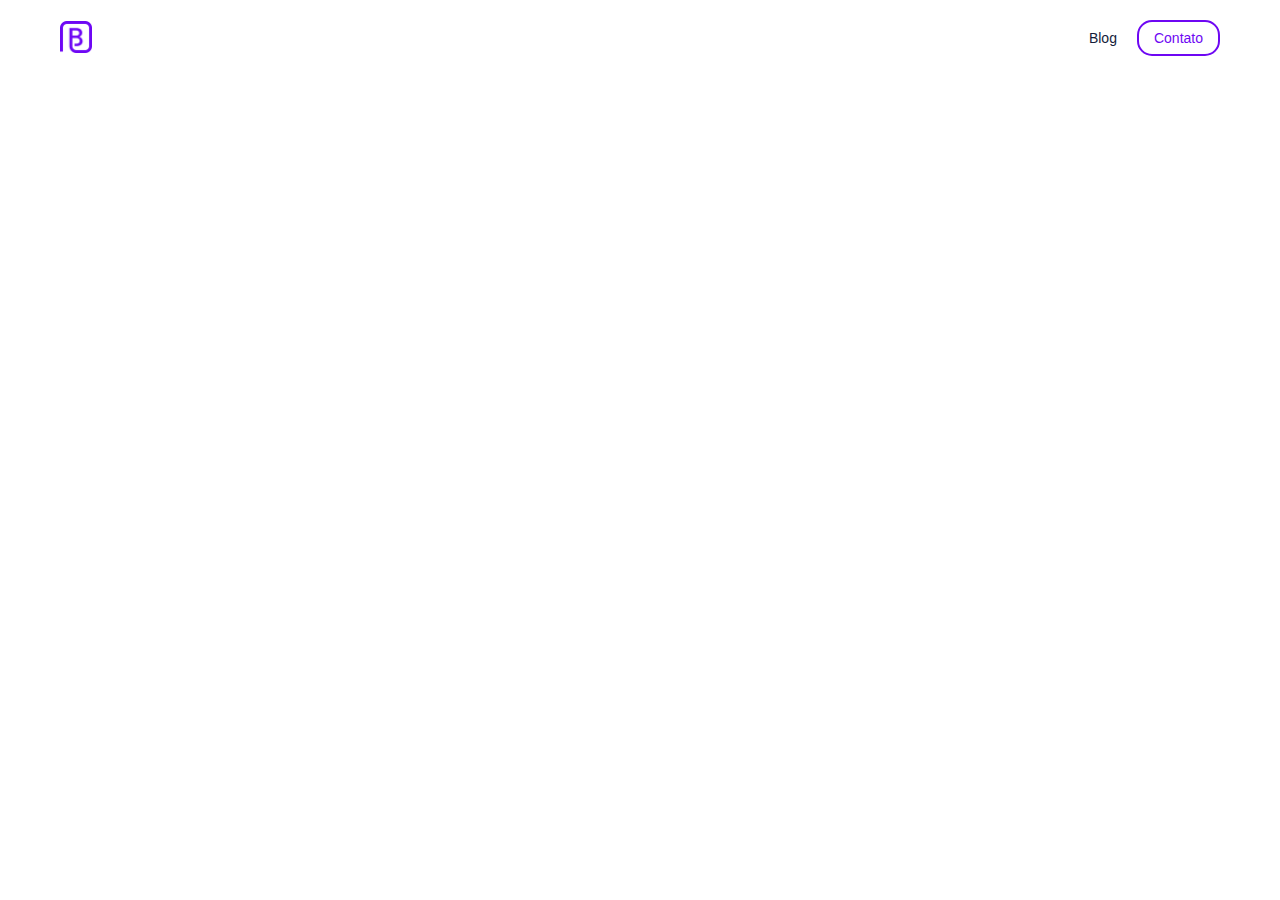
==== index.html @ ebc71d23 "." ====
<!DOCTYPE html>
<html lang="pt-br">
<head>
    <meta charset="UTF-8">
    <meta name="viewport" content="width=device-width, initial-scale=1.0">
    <title>portifolio</title>
    <link rel="shortcut icon" href="./assets/img/logo.png" type="image/x-icon">
    <link rel="stylesheet" href="./assets/img/css/base.css">
    <link rel="stylesheet" href="./assets/css/header.css">
</head>
<body>
    <header class="container">
        <div class="navbar">
            <div class="logo">
            <a href=""> <img src="./assets/img/logo.png" alt=""></a>
        </div>
        <div class="menu-opener">
            <span></span>
            <span></span>
            <span></span>
        </div>
    </div>
    <nav>
        <a href="">Blog</a>
        <a href="" class="button" >Contato</a>
    </nav>
    </header>
</body>
</html>
---- assets/img/css/base.css ----
:root{
    --background:#ffffff;
    --foreground:#6e07f3;
    --primary:#141c3a;
    --primary-light:#cdd3eb;
    --primary-foreground:#ffffff;
    --secondary:#5be8b9;
    --secondary-foreground:#141c3a;
}
*{
    margin: 0;
    padding: 0;
    box-sizing: border-box;
    list-style: none;
}
html{
    font-family: Arial, Helvetica, sans-serif;
    font-size: 62.5%;
}
.container{
    width:100%;
    max-width: 1200px;
    margin: auto;
}
.button{
    display: inline-block;
    border: 0.2rem solid var(--foreground);
    color:var(--foreground);
    border-radius: 1.5rem;
    padding: 0.8rem 1.5rem;
    transition: all ease .2s;
}
.button:hover{
    background-color: var(--foreground);
    color: var(--primary-foreground);

}
---- assets/css/header.css ----
header{
    display:flex;
    flex-direction:column;
    align-items:center;
}
.navbar{
    flex:1;
    width:100%;
    padding: 2rem;
    display: flex;
    justify-content: space-between;
}
.logo img{
    width:3.2rem;
    height: 3.2rem;
}
.menu-opener{
    display: flex;
    flex-direction: column;
    justify-content: center;
    gap: 0.5rem;
    width:3.2rem;
    height:3.2rem;
    cursor:pointer;
}
.menu-opener span{
    display: block;
    width: 2rem;
    height: 0.1rem;
    background-color: var(--primary);
}
header nav{
    display: none;
    flex-direction: column;
    align-items: center;
    gap: 2rem;
    padding: 2rem;
}
header nav a{
    font-size: 1.4rem;
    text-decoration: none;
    color: var(--primary);
}
header nav.opened{
    display: flex;
}
@media(width>600px){
    header{
        flex-direction: row;
    }
    .menu-opener{
        display: none;
    }
    header nav{
        display: flex;
        flex-direction: row;
    }
}
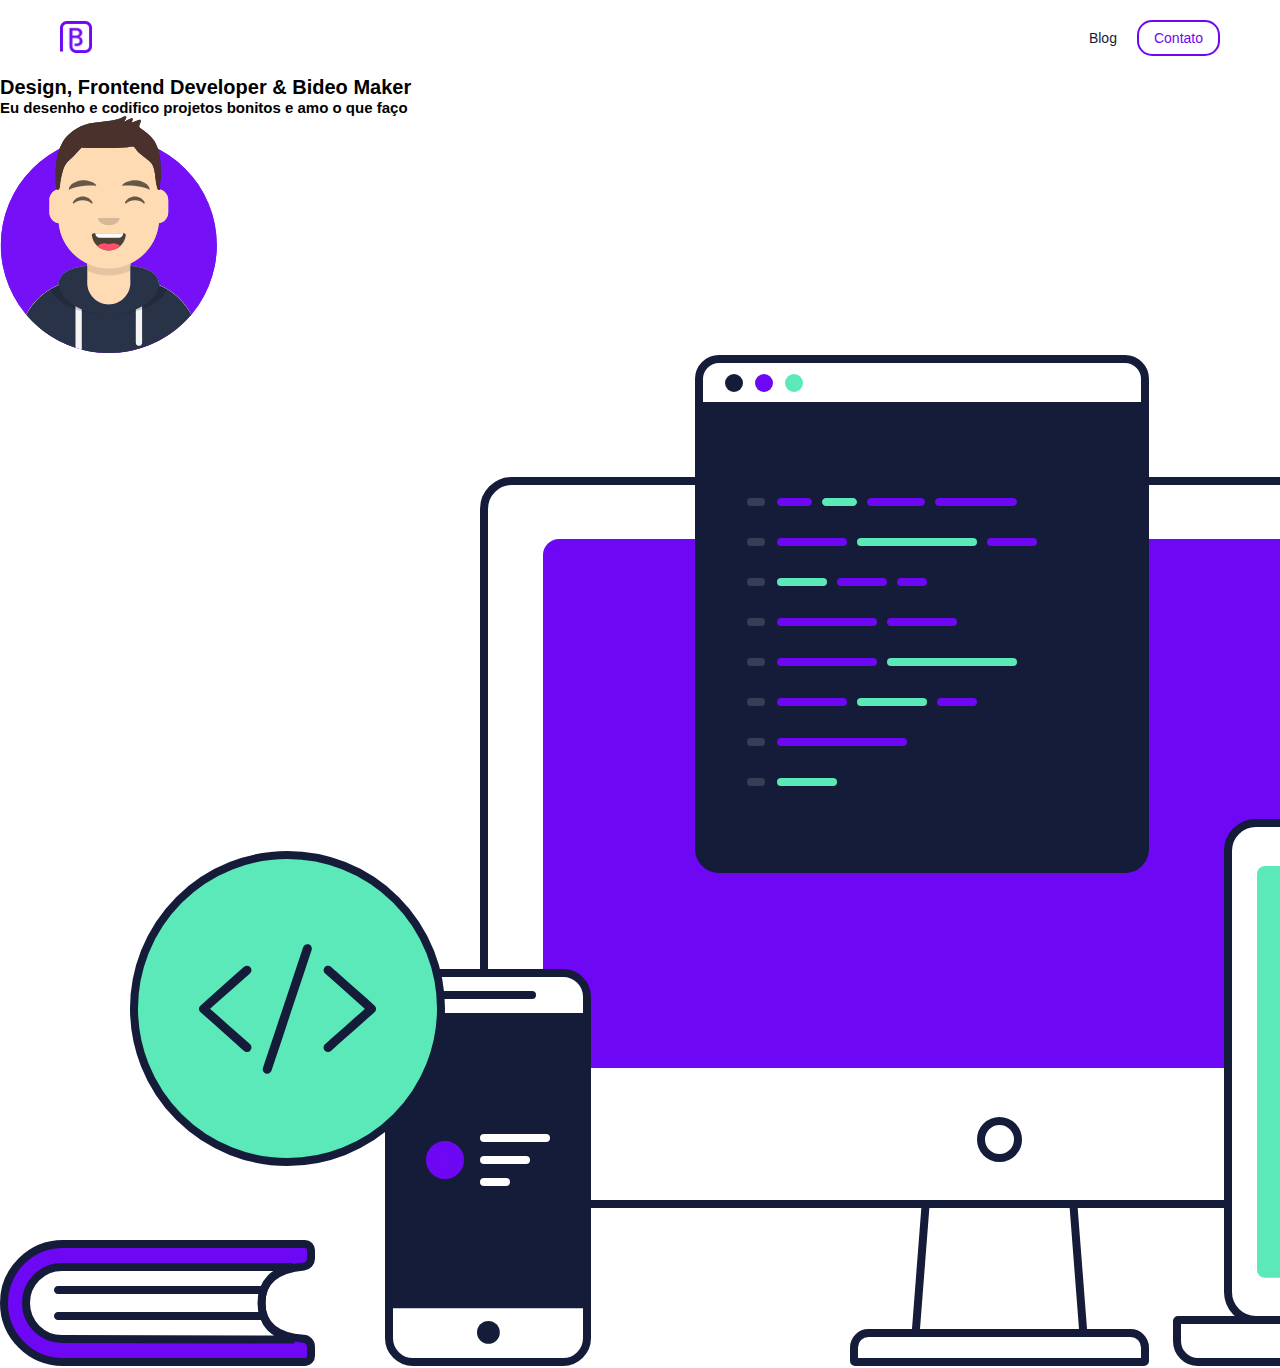
==== commit 4c595aaf: "." ====
--- a/index.html
+++ b/index.html
@@ -6,7 +6,9 @@
     <title>portifolio</title>
     <link rel="shortcut icon" href="./assets/img/logo.png" type="image/x-icon">
     <link rel="stylesheet" href="./assets/img/css/base.css">
+    <link rel="stylesheet" href="./assets/css/hero.css">
     <link rel="stylesheet" href="./assets/css/header.css">
+    <link rel="stylesheet" href="./assets/css/intro.css">
 </head>
 <body>
     <header class="container">
@@ -25,5 +27,15 @@
         <a href="" class="button" >Contato</a>
     </nav>
     </header>
+    <section class="hero_container">
+        <h1>Design, Frontend Developer & Bideo Maker</h1>
+        <h2>Eu desenho e codifico projetos bonitos e amo o que faço</h2>
+        <img src="./assets/img/avatar.svg" alt="" class="hero-avatar" >
+        <img src="./assets/img/hero-devices.svg" alt="" class="hero-device" >
+    </section>
+    <section class="intro">
+
+    </section>
 </body>
+<script src="./assets/js/script.js"></script>
 </html>--- a/assets/css/hero.css
+++ b/assets/css/hero.css
@@ -0,0 +1,15 @@
+.hero{
+    text-align: center;
+    padding: 3rem 1rem 0 1rem;
+}
+
+.hero h1{
+    font-weight: bold;
+    font-size: 2.5rem;
+    margin-bottom: 2rem;
+}
+.hero h2{
+    font-weight: normal;
+    font-size: 1.5rem;
+    margin-bottom: 3rem;
+}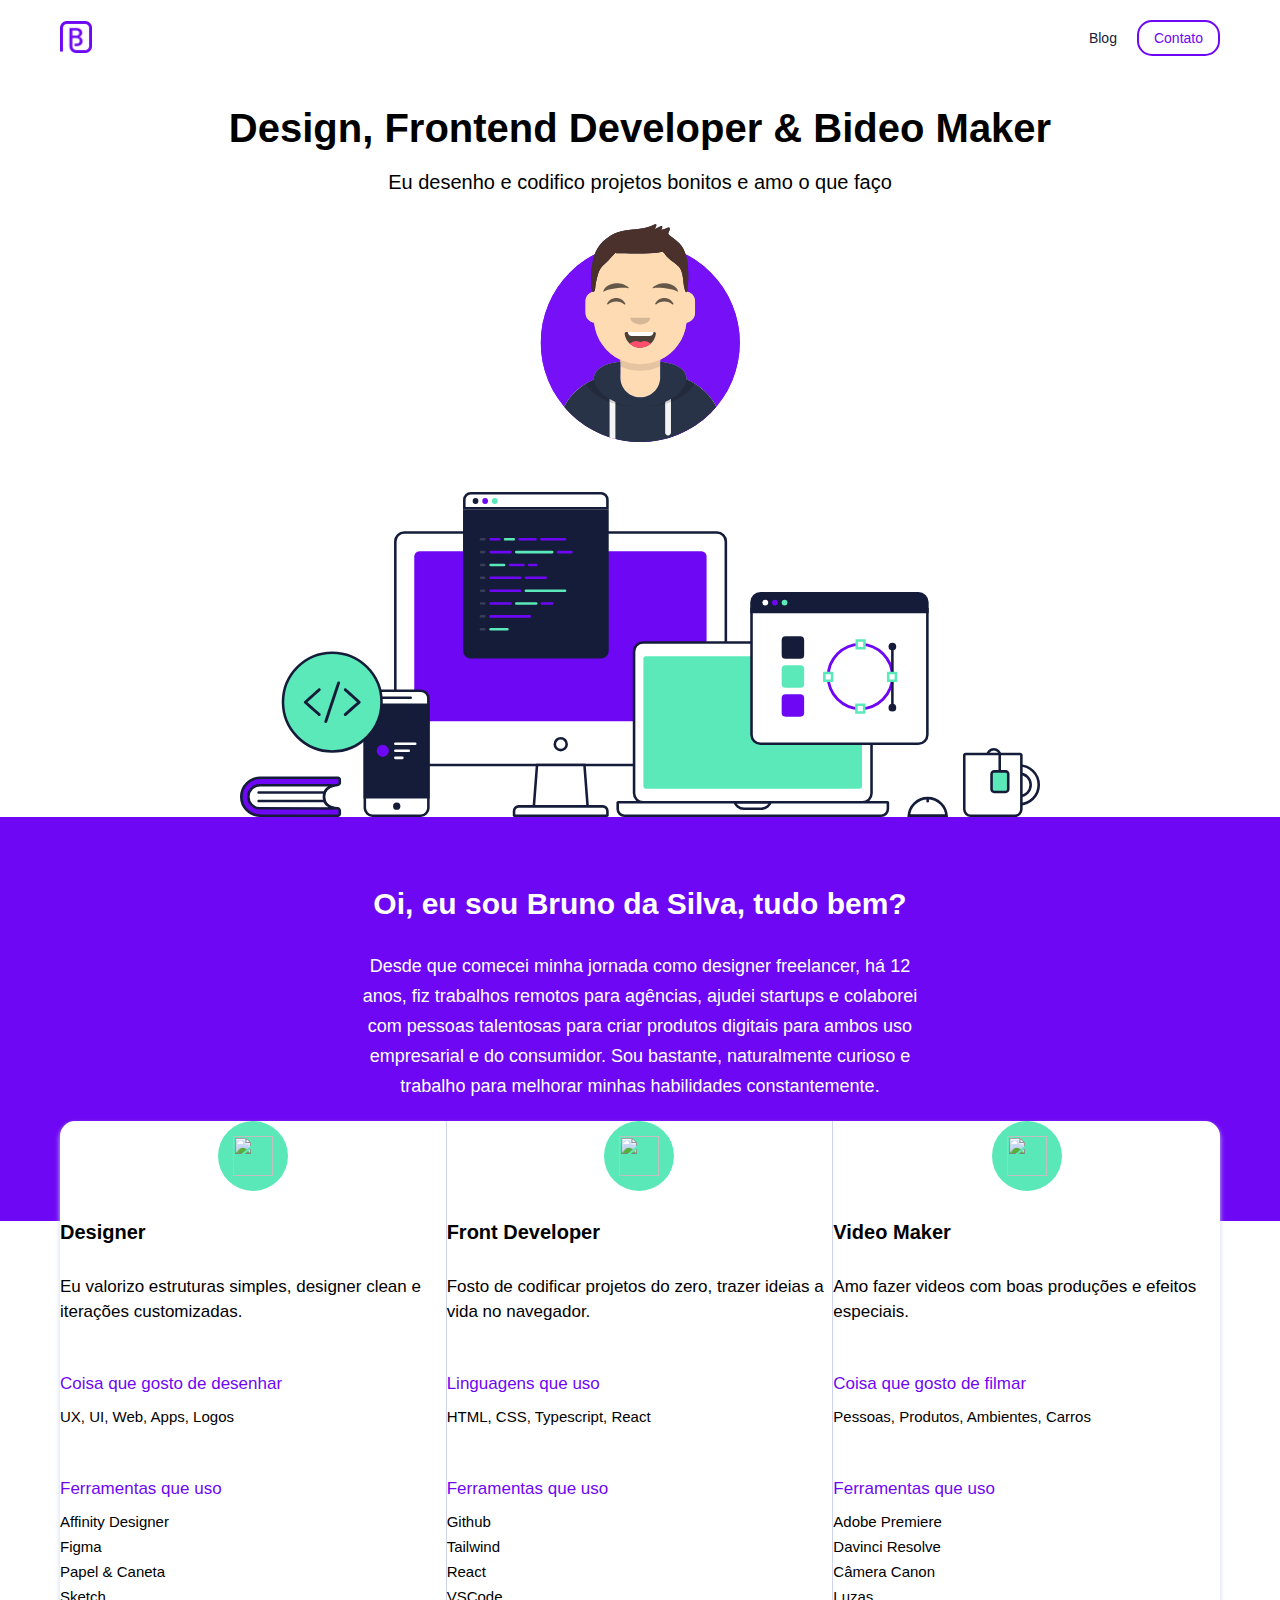
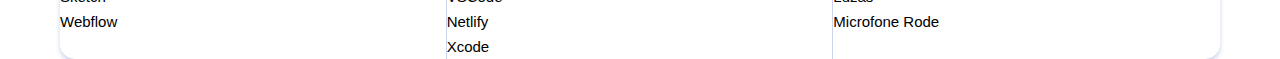
==== commit 8e6d8a37: "." ====
--- a/index.html
+++ b/index.html
@@ -9,6 +9,7 @@
     <link rel="stylesheet" href="./assets/css/hero.css">
     <link rel="stylesheet" href="./assets/css/header.css">
     <link rel="stylesheet" href="./assets/css/intro.css">
+    <link rel="stylesheet" href="./assets/css/skills.css">
 </head>
 <body>
     <header class="container">
@@ -27,14 +28,89 @@
         <a href="" class="button" >Contato</a>
     </nav>
     </header>
-    <section class="hero_container">
+    <section class="hero container">
         <h1>Design, Frontend Developer & Bideo Maker</h1>
         <h2>Eu desenho e codifico projetos bonitos e amo o que faço</h2>
         <img src="./assets/img/avatar.svg" alt="" class="hero-avatar" >
         <img src="./assets/img/hero-devices.svg" alt="" class="hero-device" >
     </section>
     <section class="intro">
-
+        <div class="container">
+            <div class="box">
+                <p class="title">Oi, eu sou Bruno da Silva, tudo bem?</p>
+                <p class="subtitle">Desde que comecei minha jornada como designer freelancer, há 12 anos, fiz trabalhos remotos
+                    para agências, ajudei startups e colaborei com pessoas talentosas para criar
+                    produtos digitais para ambos uso empresarial e do consumidor. Sou bastante, naturalmente curioso
+                    e trabalho para melhorar minhas habilidades constantemente.
+                </p>
+            </div>
+        </div>
+    </section>
+    <section class="skills">
+        <div class="skills-overlay">
+            <div class="container">
+                <div class="grid">
+                    <div class="skill">
+                        <div class="skill-icon">
+                            <img src="./assets/images/design.svg" alt="">
+                        </div>
+                        <p class="skill-title">Designer</p>
+                        <p class="skill-desc">Eu valorizo estruturas simples, designer clean e iterações customizadas.</p>
+                        <p class="skill-sub">Coisa que gosto de desenhar</p>
+                        <p class="skill-txt">UX, UI, Web, Apps, Logos</p>
+                        <p class="skill-sub">Ferramentas que uso</p>
+                        <div class="skill-txt">
+                            <ul>
+                                <li>Affinity Designer</li>
+                                <li>Figma</li>
+                                <li>Papel & Caneta</li>
+                                <li>Sketch</li>
+                                <li>Webflow</li>
+                            </ul>
+                        </div>
+                    </div>
+                    <div class="skill">
+                        <div class="skill-icon">
+                            <img src="./assets/images/code.svg" alt="">
+                        </div>
+                        <p class="skill-title">Front Developer</p>
+                        <p class="skill-desc">Fosto de codificar projetos do zero, trazer ideias a vida no navegador.</p>
+                        <p class="skill-sub">Linguagens que uso</p>
+                        <p class="skill-txt">HTML, CSS, Typescript, React</p>
+                        <p class="skill-sub">Ferramentas que uso</p>
+                        <div class="skill-txt">
+                            <ul>
+                                <li>Github</li>
+                                <li>Tailwind</li>
+                                <li>React</li>
+                                <li>VSCode</li>
+                                <li>Netlify</li>
+                                <li>Xcode</li>
+                            </ul>
+                        </div>
+                    </div>
+                    <div class="skill">
+                        <div class="skill-icon">
+                            <img src="./assets/images/video.svg" alt="">
+                        </div>
+                        <p class="skill-title">Video Maker</p>
+                        <p class="skill-desc">Amo fazer videos com boas produções e efeitos especiais.</p>
+                        <p class="skill-sub">Coisa que gosto de filmar</p>
+                        <p class="skill-txt">Pessoas, Produtos, Ambientes, Carros</p>
+                        <p class="skill-sub">Ferramentas que uso</p>
+                        <div class="skill-txt">
+                            <ul>
+                                <li>Adobe Premiere</li>
+                                <li>Davinci Resolve</li>
+                                <li>Câmera Canon</li>
+                                <li>Luzas</li>
+                                <li>Microfone Rode</li>
+                            </ul>
+                        </div>
+                    </div>
+                </div>
+            </div>
+        </div>
     </section>
 </body>
 <script src="./assets/js/script.js"></script>
--- a/assets/css/hero.css
+++ b/assets/css/hero.css
@@ -12,4 +12,30 @@
     font-weight: normal;
     font-size: 1.5rem;
     margin-bottom: 3rem;
+}
+.hero-avatar{
+    display: block;
+    width: 12rem;
+    height: auto;
+    margin: auto;
+    margin-bottom: 5rem;
+}
+.hero-device{
+    display: block;
+    max-width: min(100%, 80rem);
+    height: auto;
+    margin: auto;
+}
+@media (width >600px){
+    .hero h1{
+        font-size: 4rem;
+    }
+
+    .hero h2{
+        font-size: 2rem;
+    }
+    
+    .hero-avatar{
+        width: 20rem;
+    }
 }--- a/assets/css/intro.css
+++ b/assets/css/intro.css
@@ -0,0 +1,25 @@
+.intro{
+    background-color: var(--foreground);
+    color: var(--primary-foreground);
+    padding: 5rem 0;
+    text-align: center;
+}
+.intro .box{
+    max-width: 60rem;
+    margin: auto;
+    padding: 2rem;
+}
+.intro .title{
+    font-weight: bold;
+    font-size: 2.5rem;
+    margin-bottom: 3rem;
+}
+.intro .subtitle{
+    font-size: 1.8rem;
+    line-height: 3rem;
+}
+@media (width > 600px){
+    .intro .title{
+        font-size: 3rem;
+    }
+}--- a/assets/css/skills.css
+++ b/assets/css/skills.css
@@ -0,0 +1,69 @@
+.skills-overlay{
+    background-color: var(--foreground);
+    height: 10rem;
+}
+.skills .container{
+    margin-top: -5rem;
+}
+.skills .grid{
+    background-color: var(--background);
+    margin: 0 2rem;
+    border-radius: 1.5rem;
+    display: grid;
+    grid-template-columns: 1fr;
+    box-shadow: 0 3px 5px var(--primary-light);
+}
+.skill .skills{
+    text-align: center;
+    border-right: 0;
+    border-bottom: 1px solid var(--primary-light);
+    color: var(--primary);
+    padding: 5rem 2rem;
+}
+.skills .skill:last-child{
+    border-right: 0;
+    border-bottom: 0;
+}
+.skill-icon{
+    height: 7rem;
+    width: 7rem;
+    display: flex;
+    justify-content: center;
+    align-items: center;
+    border-radius: 50%;
+    background-color: var(--secondary);
+    color: var(--secondary-foreground);
+    margin: auto;
+}
+.skill-icon img{
+    width: 4rem;
+    height: 4rem;
+}
+.skill-title{
+    font-weight: bold;
+    font-size: 2rem;
+    margin: 3rem 0;
+}
+.skill-desc{
+    font-size: 1.7rem;
+    line-height: 2.5rem;
+}
+.skill-txt{
+    font-size: 1.5rem;
+    line-height: 2.5rem;
+}
+.skill-sub{
+    margin-top: 5rem;
+    margin-bottom: 1rem;
+    font-size: 1.7rem;
+    color: var(--foreground);
+}
+@media (width >600px){
+    .skills .grid{
+        grid-template-columns: repeat(3, 1fr);
+    }
+    .skills .skill{
+        border-bottom: 0;
+        border-right: 1px solid var(--primary-light);
+    }
+}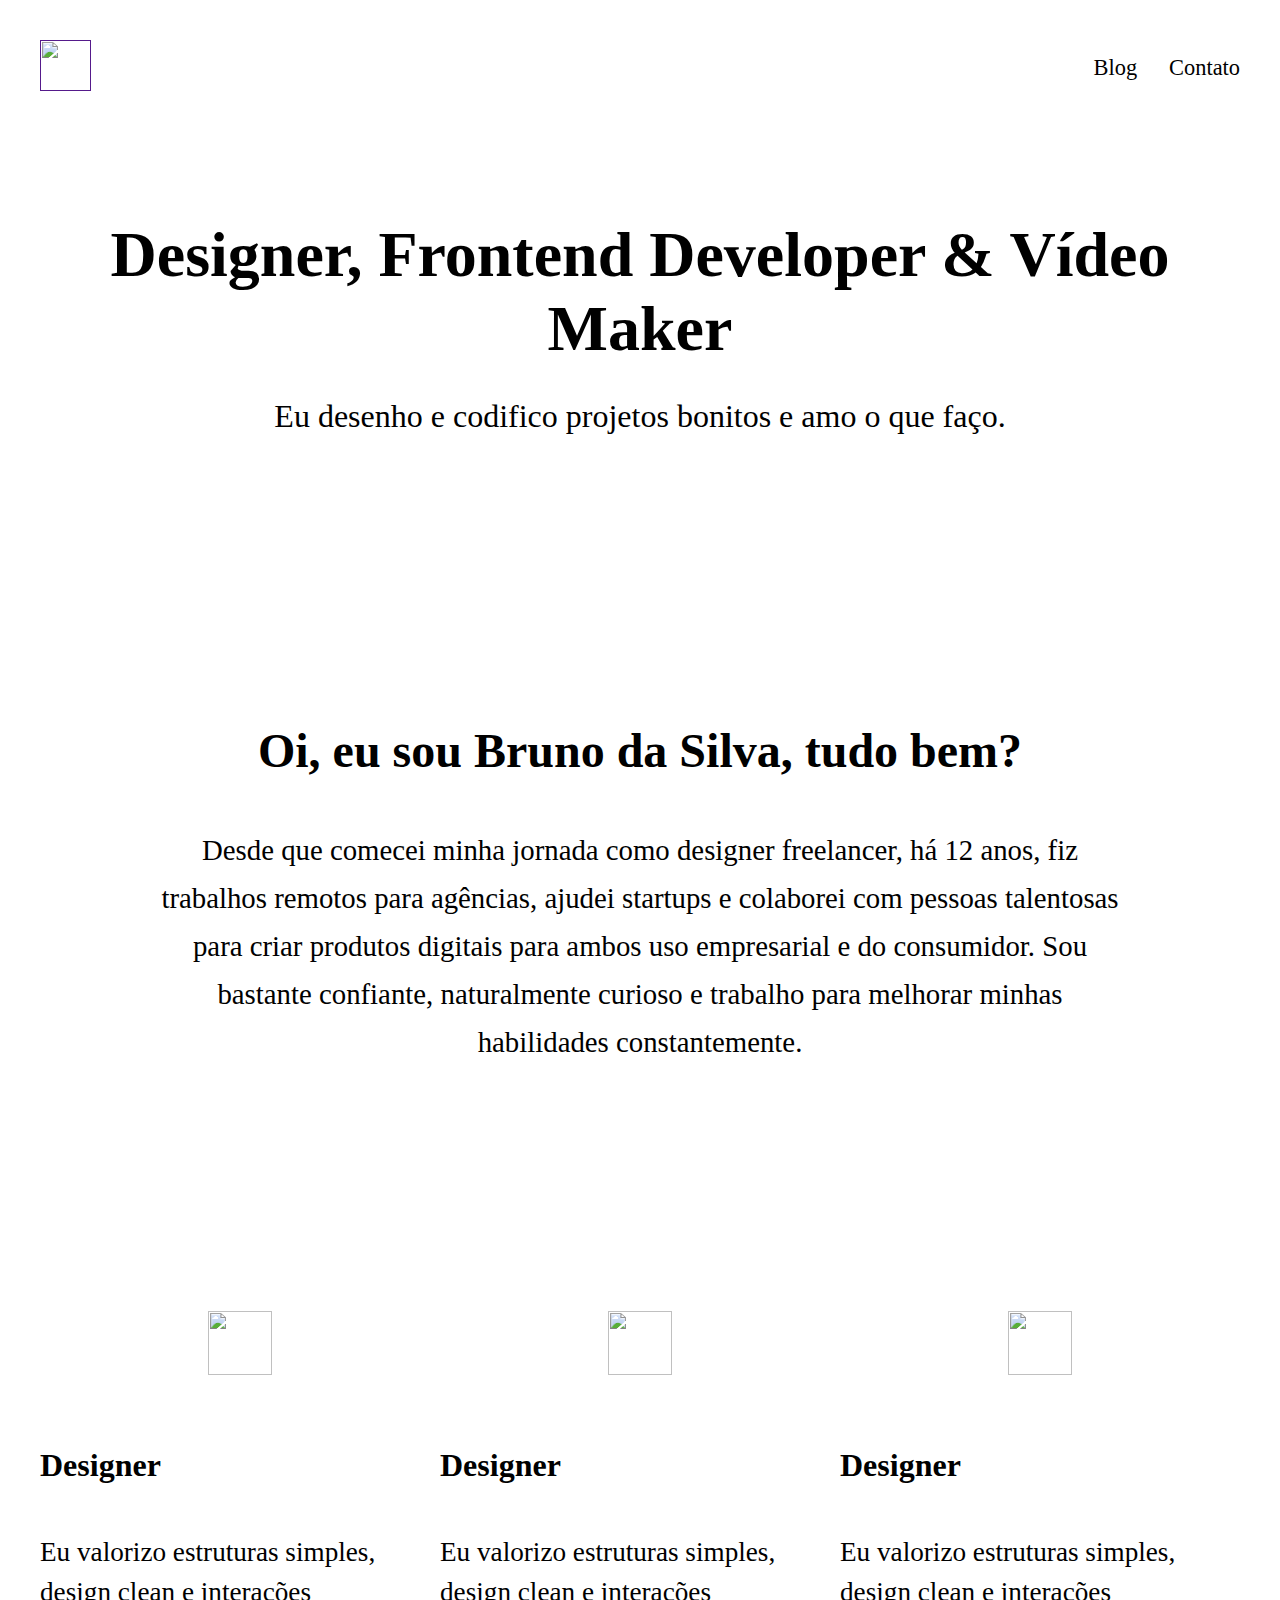
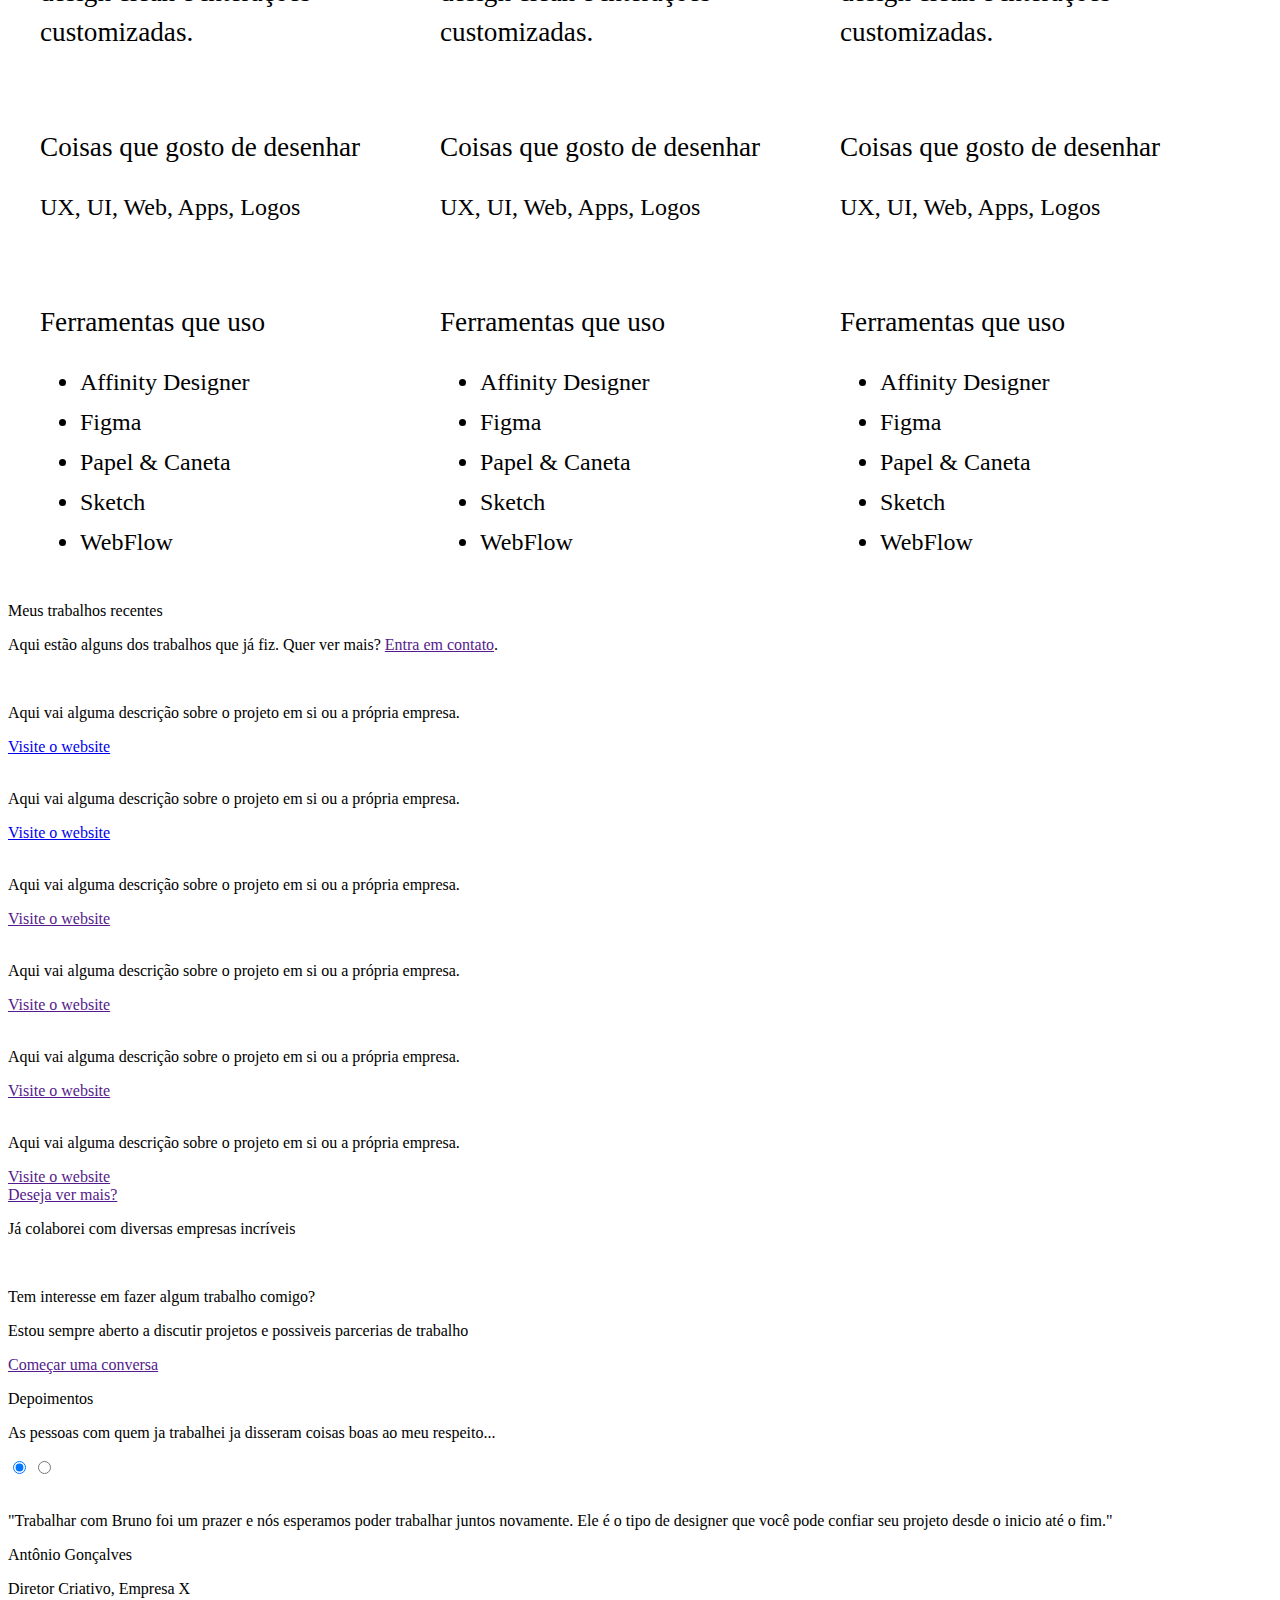
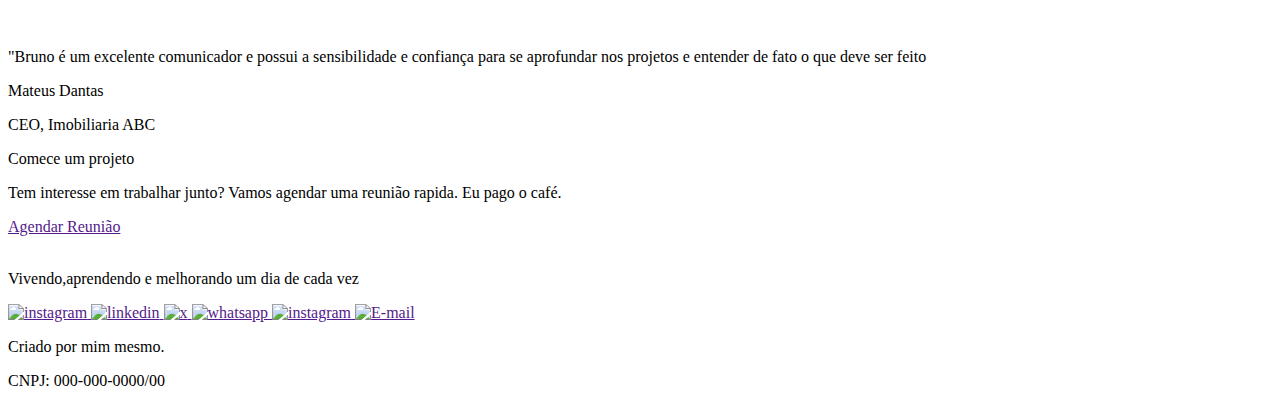
==== commit 26ae7e84: "Update index.html" ====
--- a/index.html
+++ b/index.html
@@ -3,115 +3,302 @@
 <head>
     <meta charset="UTF-8">
     <meta name="viewport" content="width=device-width, initial-scale=1.0">
-    <title>portifolio</title>
-    <link rel="shortcut icon" href="./assets/img/logo.png" type="image/x-icon">
-    <link rel="stylesheet" href="./assets/img/css/base.css">
-    <link rel="stylesheet" href="./assets/css/hero.css">
+    <title>Portifólio Pessoal</title>
+    <link rel="shortcut icon" 
+    href="./assets/images/avatars/icon.png" type="image/x-icon">
+    <link rel="stylesheet" href="./assets/css/base.css">
     <link rel="stylesheet" href="./assets/css/header.css">
-    <link rel="stylesheet" href="./assets/css/intro.css">
-    <link rel="stylesheet" href="./assets/css/skills.css">
+    <link rel="shortcut icon"
+    type="image/png"
+    href="./assets/images/avatars/icon.png">
+    <link rel="stylesheet" 
+    href="assets/css/hero.css">
+    <link rel="stylesheet"
+    href="assets/css/intro.css">
+    <link rel="stylesheet"
+    href="assets/css/skills.css">
+    <link rel="stylesheet" href="./assets/css/recent-work.css">
+    <link rel="stylesheet" href="./assets/css/worked-with.css">
+    <link rel="stylesheet" href="./assets/css/collab.css">
+    <link rel="stylesheet" href="./assets/css/testemonials.css">
+    <link rel="stylesheet" href="./assets/css/cta.css">
+    <link rel="stylesheet" href="./assets/css/footer.css">
+    <link rel="stylesheet" href="./assets/css/site.css">
+    
 </head>
 <body>
     <header class="container">
         <div class="navbar">
             <div class="logo">
-            <a href=""> <img src="./assets/img/logo.png" alt=""></a>
-        </div>
-        <div class="menu-opener">
-            <span></span>
-            <span></span>
-            <span></span>
-        </div>
-    </div>
-    <nav>
-        <a href="">Blog</a>
-        <a href="" class="button" >Contato</a>
-    </nav>
+             <a href="">
+              <img src="./assets/images/avatars/icon.png" alt="">
+             </a>
+            </div>
+            <div class="menu-opener">
+                <span></span>
+                <span></span>
+                <span></span>
+            </div>
+        </div>
+        <nav>
+            <a href="">Blog</a>
+            <a href="./assets/images/avatars/icon.png" 
+            class="button">Contato</a>
+        </nav>
     </header>
     <section class="hero container">
-        <h1>Design, Frontend Developer & Bideo Maker</h1>
-        <h2>Eu desenho e codifico projetos bonitos e amo o que faço</h2>
-        <img src="./assets/img/avatar.svg" alt="" class="hero-avatar" >
-        <img src="./assets/img/hero-devices.svg" alt="" class="hero-device" >
+        <h1>Designer, Frontend
+            Developer & Vídeo Maker
+        </h1>
+        <h2>Eu desenho e codifico projetos
+            bonitos e amo o que faço.
+        </h2>
+        <img class="hero-avatar" 
+        src="./assets/images/avatar.svg" 
+        alt="">
+        <img class="hero-device"
+        src="./assets/images/hero-devices.svg"
+        alt="">
+
     </section>
     <section class="intro">
         <div class="container">
             <div class="box">
-                <p class="title">Oi, eu sou Bruno da Silva, tudo bem?</p>
-                <p class="subtitle">Desde que comecei minha jornada como designer freelancer, há 12 anos, fiz trabalhos remotos
-                    para agências, ajudei startups e colaborei com pessoas talentosas para criar
-                    produtos digitais para ambos uso empresarial e do consumidor. Sou bastante, naturalmente curioso
-                    e trabalho para melhorar minhas habilidades constantemente.
+                <p class="title">Oi, eu sou Bruno da Silva, tudo bem?
                 </p>
+                <p class="subtitle">Desde que comecei minha jornada como designer freelancer, há 12 anos, fiz trabalhos remotos para agências, ajudei startups e colaborei com pessoas talentosas para criar produtos digitais para ambos uso empresarial e do consumidor. Sou bastante confiante, naturalmente curioso e trabalho para melhorar minhas habilidades constantemente.
+                </p>
             </div>
         </div>
     </section>
     <section class="skills">
-        <div class="skills-overlay">
-            <div class="container">
-                <div class="grid">
-                    <div class="skill">
-                        <div class="skill-icon">
-                            <img src="./assets/images/design.svg" alt="">
-                        </div>
-                        <p class="skill-title">Designer</p>
-                        <p class="skill-desc">Eu valorizo estruturas simples, designer clean e iterações customizadas.</p>
-                        <p class="skill-sub">Coisa que gosto de desenhar</p>
-                        <p class="skill-txt">UX, UI, Web, Apps, Logos</p>
-                        <p class="skill-sub">Ferramentas que uso</p>
-                        <div class="skill-txt">
-                            <ul>
-                                <li>Affinity Designer</li>
-                                <li>Figma</li>
-                                <li>Papel & Caneta</li>
-                                <li>Sketch</li>
-                                <li>Webflow</li>
-                            </ul>
-                        </div>
-                    </div>
-                    <div class="skill">
-                        <div class="skill-icon">
-                            <img src="./assets/images/code.svg" alt="">
-                        </div>
-                        <p class="skill-title">Front Developer</p>
-                        <p class="skill-desc">Fosto de codificar projetos do zero, trazer ideias a vida no navegador.</p>
-                        <p class="skill-sub">Linguagens que uso</p>
-                        <p class="skill-txt">HTML, CSS, Typescript, React</p>
-                        <p class="skill-sub">Ferramentas que uso</p>
-                        <div class="skill-txt">
-                            <ul>
-                                <li>Github</li>
-                                <li>Tailwind</li>
-                                <li>React</li>
-                                <li>VSCode</li>
-                                <li>Netlify</li>
-                                <li>Xcode</li>
-                            </ul>
-                        </div>
-                    </div>
-                    <div class="skill">
-                        <div class="skill-icon">
-                            <img src="./assets/images/video.svg" alt="">
-                        </div>
-                        <p class="skill-title">Video Maker</p>
-                        <p class="skill-desc">Amo fazer videos com boas produções e efeitos especiais.</p>
-                        <p class="skill-sub">Coisa que gosto de filmar</p>
-                        <p class="skill-txt">Pessoas, Produtos, Ambientes, Carros</p>
-                        <p class="skill-sub">Ferramentas que uso</p>
-                        <div class="skill-txt">
-                            <ul>
-                                <li>Adobe Premiere</li>
-                                <li>Davinci Resolve</li>
-                                <li>Câmera Canon</li>
-                                <li>Luzas</li>
-                                <li>Microfone Rode</li>
-                            </ul>
-                        </div>
-                    </div>
-                </div>
-            </div>
-        </div>
-    </section>
+        <div class="skills-overlay"></div>
+        <div class="container">
+            <div class="grid">
+                <div class="skill">
+                    <div class="skill-icon">
+                        <img src="assets/images/design.svg"
+                        alt=""/>
+                    </div>
+                    <p class="skill-title">Designer</p>
+                    <p class="skill-desc">Eu valorizo
+                        estruturas simples, design clean e
+                        interações customizadas.</p>
+                    <p class="skill-sub">Coisas que gosto de
+                        desenhar</p>
+                    <p class="skill-txt">UX, UI, Web, 
+                        Apps, Logos</p>
+                    <p class="skill-sub">Ferramentas que
+                        uso</p>
+                    <div class="skill-txt">
+                        <ul>
+                            <li>Affinity Designer</li>
+                            <li>Figma</li>
+                            <li>Papel & Caneta</li>
+                            <li>Sketch</li>
+                            <li>WebFlow</li>
+                        </ul>
+                    </div>
+                </div>
+                <div class="skill">
+                    <div class="skill-icon">
+                        <img src="assets/images/design.svg"
+                        alt=""/>
+                    </div>
+                    <p class="skill-title">Designer</p>
+                    <p class="skill-desc">Eu valorizo
+                        estruturas simples, design clean e
+                        interações customizadas.</p>
+                    <p class="skill-sub">Coisas que gosto de
+                        desenhar</p>
+                    <p class="skill-txt">UX, UI, Web, 
+                        Apps, Logos</p>
+                    <p class="skill-sub">Ferramentas que
+                        uso</p>
+                    <div class="skill-txt">
+                        <ul>
+                            <li>Affinity Designer</li>
+                            <li>Figma</li>
+                            <li>Papel & Caneta</li>
+                            <li>Sketch</li>
+                            <li>WebFlow</li>
+                        </ul>
+                    </div>
+                </div>
+                <div class="skill">
+                    <div class="skill-icon">
+                        <img src="assets/images/design.svg"
+                        alt=""/>
+                    </div>
+                    <p class="skill-title">Designer</p>
+                    <p class="skill-desc">Eu valorizo
+                        estruturas simples, design clean e
+                        interações customizadas.</p>
+                    <p class="skill-sub">Coisas que gosto de
+                        desenhar</p>
+                    <p class="skill-txt">UX, UI, Web, 
+                        Apps, Logos</p>
+                    <p class="skill-sub">Ferramentas que
+                        uso</p>
+                    <div class="skill-txt">
+                        <ul>
+                            <li>Affinity Designer</li>
+                            <li>Figma</li>
+                            <li>Papel & Caneta</li>
+                            <li>Sketch</li>
+                            <li>WebFlow</li>
+                        </ul>
+                    </div>
+                </div>
+            </div>
+        </div>
+    </section>
+    <section class="recent-work container">
+        <p class="title">Meus trabalhos recentes</p>
+        <p class="subtitle">Aqui estão alguns dos trabalhos que já fiz. 
+            Quer ver mais? <a href="">Entra em contato</a>.
+        </p>
+        <div class="grid">
+            <div class="item">
+                <div class="fundo">
+                <img class="image" src="./assets/images/clients/Tag0ra.png" alt="">
+                <div class="overlay">
+                    <p>Aqui vai alguma descrição sobre o projeto em si ou a própria empresa.</p>
+                    <a href="https://linktree-788.pages.dev/" class="button">Visite o website</a>
+                </div>
+                </div>
+            </div>
+            <div class="item">
+                <div class="login">
+                <img class="image" src="./assets/images/clients/tela_login.png" alt="" />
+                <div class="overlay">
+                    <p>Aqui vai alguma descrição sobre o projeto em si ou a própria empresa.</p>
+                    <a href="https://telalogin-2w0.pages.dev/" class="button">Visite o website</a>
+                </div>
+            </div>
+            </div>
+            <div class="item">
+                <img class="image" src="assets/images/works/chronicled.png" alt="" />
+                <div class="overlay">
+                    <p>Aqui vai alguma descrição sobre o projeto em si ou a própria empresa.</p>
+                    <a href="" class="button">Visite o website</a>
+                </div>
+            </div>
+            <div class="item">
+                <img class="image" src="assets/images/works/glcsolutions.png" alt="" />
+                <div class="overlay">
+                    <p>Aqui vai alguma descrição sobre o projeto em si ou a própria empresa.</p>
+                    <a href="" class="button">Visite o website</a>
+                </div>
+            </div>
+            <div class="item">
+                <img class="image" src="assets/images/works/coupal.png" alt="" />
+                <div class="overlay">
+                    <p>Aqui vai alguma descrição sobre o projeto em si ou a própria empresa.</p>
+                    <a href="" class="button">Visite o website</a>
+                </div>
+            </div>
+            <div class="item">
+                <img class="image" src="assets/images/works/wedlerengineering.png" alt="" />
+                <div class="overlay">
+                    <p>Aqui vai alguma descrição sobre o projeto em si ou a própria empresa.</p>
+                    <a href="" class="button">Visite o website</a>
+                </div>
+            </div>
+        </div>
+
+        <a href="" class="button seemore">Deseja ver mais?</a>
+    </section>
+    <section class="worked-with">
+        <div class="container">
+            <p class="title">Já colaborei com diversas empresas incríveis</p>
+            <div class="grid">
+                <img src="assets/images/clients/bldrs.png" alt="">
+                <img src="assets/images/clients/briteweb.svg" alt="">
+                <img src="assets/images/clients/chronicled.svg" alt="">
+                <img src="assets/images/clients/designlab.png" alt="">
+                <img src="assets/images/clients/domain7.svg" alt="">
+                <img src="assets/images/clients/download.png" alt="">
+                <img src="assets/images/clients/redstamp.svg" alt="">
+                <img src="assets/images/clients/serpmetrics.svg" alt="">
+            </div>
+        </div>
+    </section>
+    <section class="collab">
+        <p class="title">Tem interesse em fazer algum trabalho comigo?</p>
+        <p class="subtitle">Estou sempre aberto a discutir projetos e possiveis parcerias de trabalho</p>
+        <a href="" class="button">Começar uma conversa</a>
+    </section>
+    <section class="testemonials container">
+        <p class="title">Depoimentos</p>
+        <p class="subtitle">As pessoas com quem ja trabalhei ja disseram coisas boas ao meu respeito...</p>
+        <div class="slider">
+            <input type="radio" checked id="slider-1" name="slider">
+            <input type="radio" id="slider-2" name="slider">
+            <div class="slider-area">
+                <div class="slider-item">
+                    <img src="assets/images/avatars/pascal.png" alt="">
+                    <p class="description">
+                        "Trabalhar com Bruno foi um prazer e nós esperamos poder trabalhar juntos novamente. Ele é o tipo de designer que você pode confiar seu projeto desde o inicio até o fim."
+                    </p>
+                    <p class="name">Antônio Gonçalves</p>
+                    <p class="role">Diretor Criativo, Empresa X </p>
+                </div>
+                <div class="slider-item">
+                    <img src="assets/images/avatars/alvin.png" alt="">
+                    <p class="description">"Bruno é um excelente comunicador e possui a sensibilidade e confiança para se aprofundar nos projetos e entender de fato o que deve ser feito</p>
+                    <p class="name">Mateus Dantas</p>
+                    <p class="role">CEO, Imobiliaria ABC</p>
+                </div>
+            </div>
+                <div class="slider-nav">
+                    <label for="slider-1" class="n1"></label>
+                    <label for="slider-2" class="n2"></label>
+                </div>
+        </div>
+    </section>
+    <section class="cta">
+        <div class="overlay"></div>
+        <div class="area">
+            <div class="area-side">
+                <p class="title">Comece um projeto</p>
+            </div>
+            <div class="area-side">
+                <p class="sub">Tem interesse em trabalhar junto? Vamos agendar uma reunião rapida. Eu pago o café.</p>
+            </div>
+            <div class="area-side">
+                <a href="" class="button">Agendar Reunião</a>
+            </div>
+        </div>
+    </section>
+    <footer>
+        <a href="">
+            <img src="./assets/images/logo_white.png" alt="" class="logo">
+        </a>
+        <p class="title">Vivendo,aprendendo e melhorando um dia de cada vez</p>
+        <div class="social">
+            <a href="">
+                <img src="assets/images/social_ig.svg" alt="instagram">
+                <a href="">
+                <img src="assets/images/social_linkedin.svg" alt="linkedin">
+            </a>
+                <a href="">
+                <img src="assets/images/social_x.svg" alt="x">
+            </a>
+                <a href="">
+                <img src="assets/images/social_zap.svg" alt="whatsapp">
+            </a>
+                <a href="">
+                <img src="assets/images/video.svg" alt="instagram">
+            </a>
+                <a href="">
+                <img src="assets/images/social_email.svg" alt="E-mail">
+            </a>
+            </a>
+        </div>
+        <p class="copyright">Criado por mim mesmo.</p>
+        <p class="legal">CNPJ: 000-000-0000/00</p>
+    </footer>
 </body>
 <script src="./assets/js/script.js"></script>
-</html>+</html>
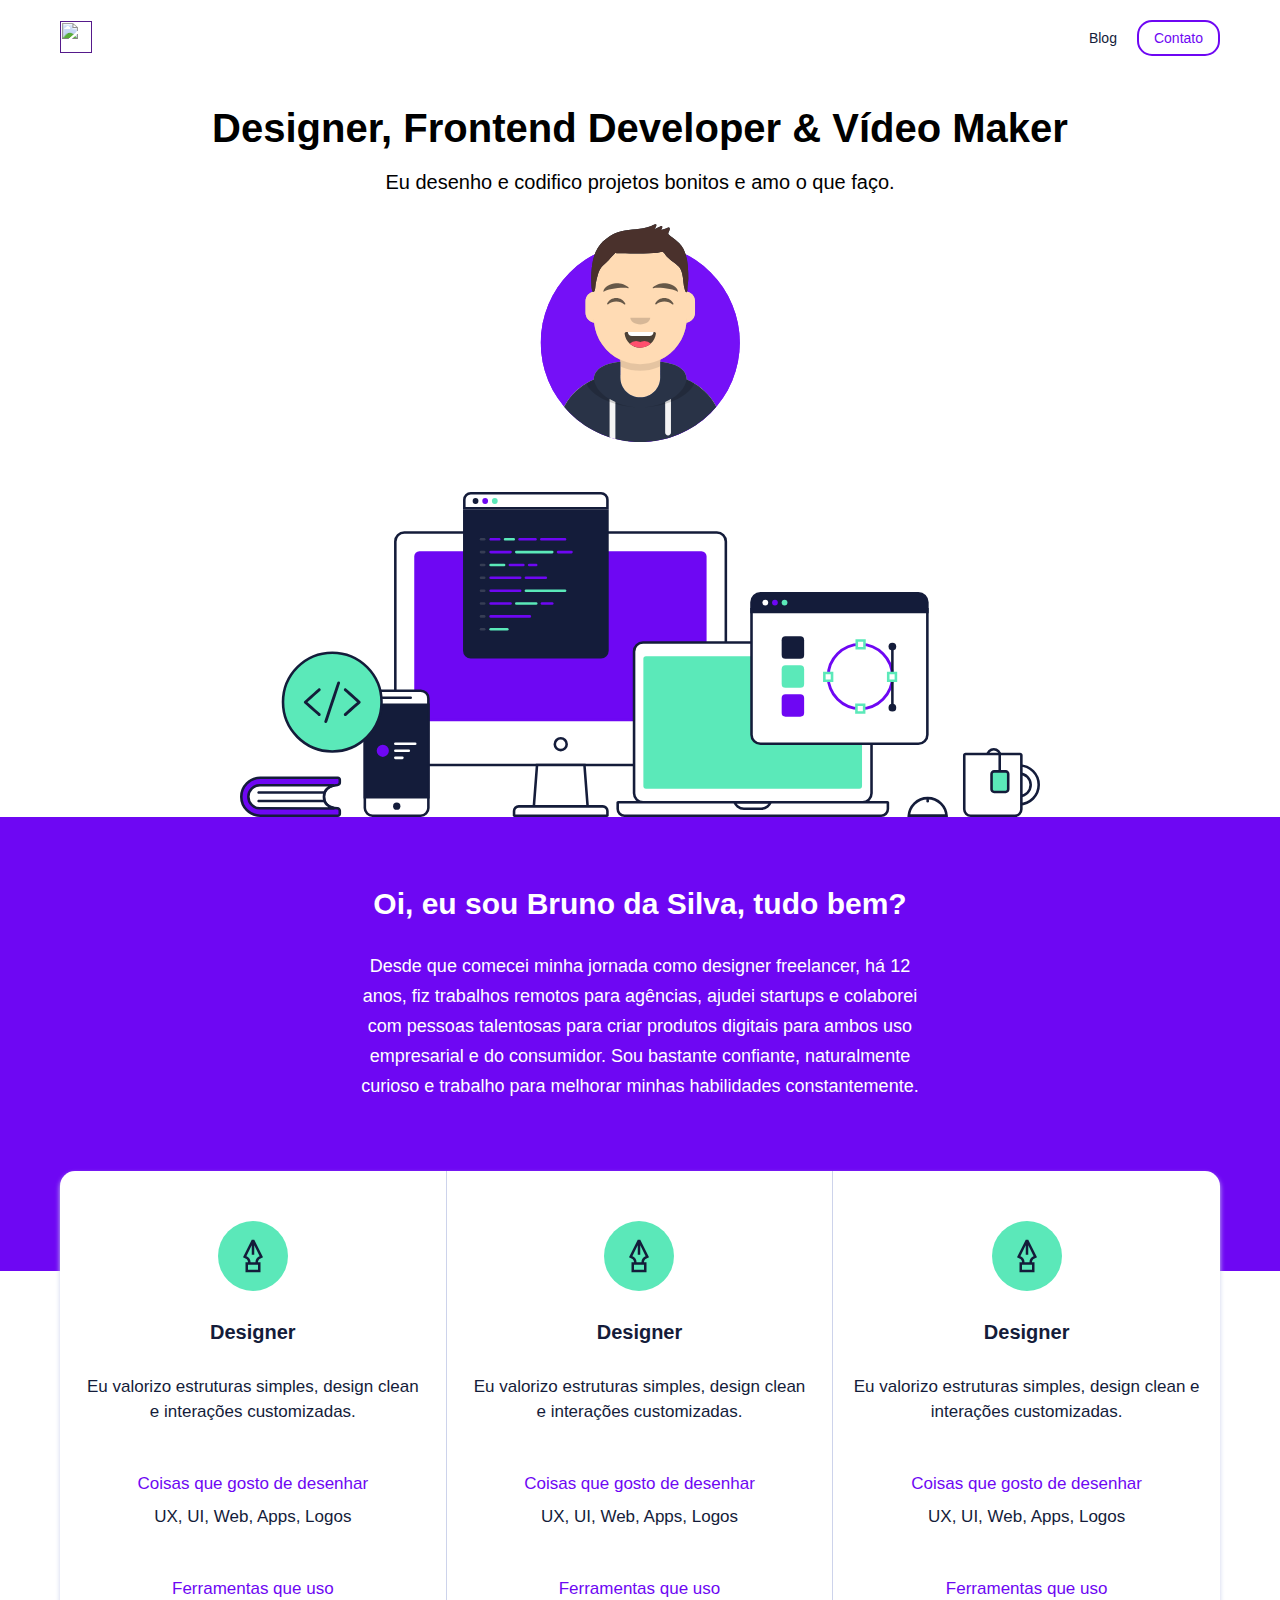
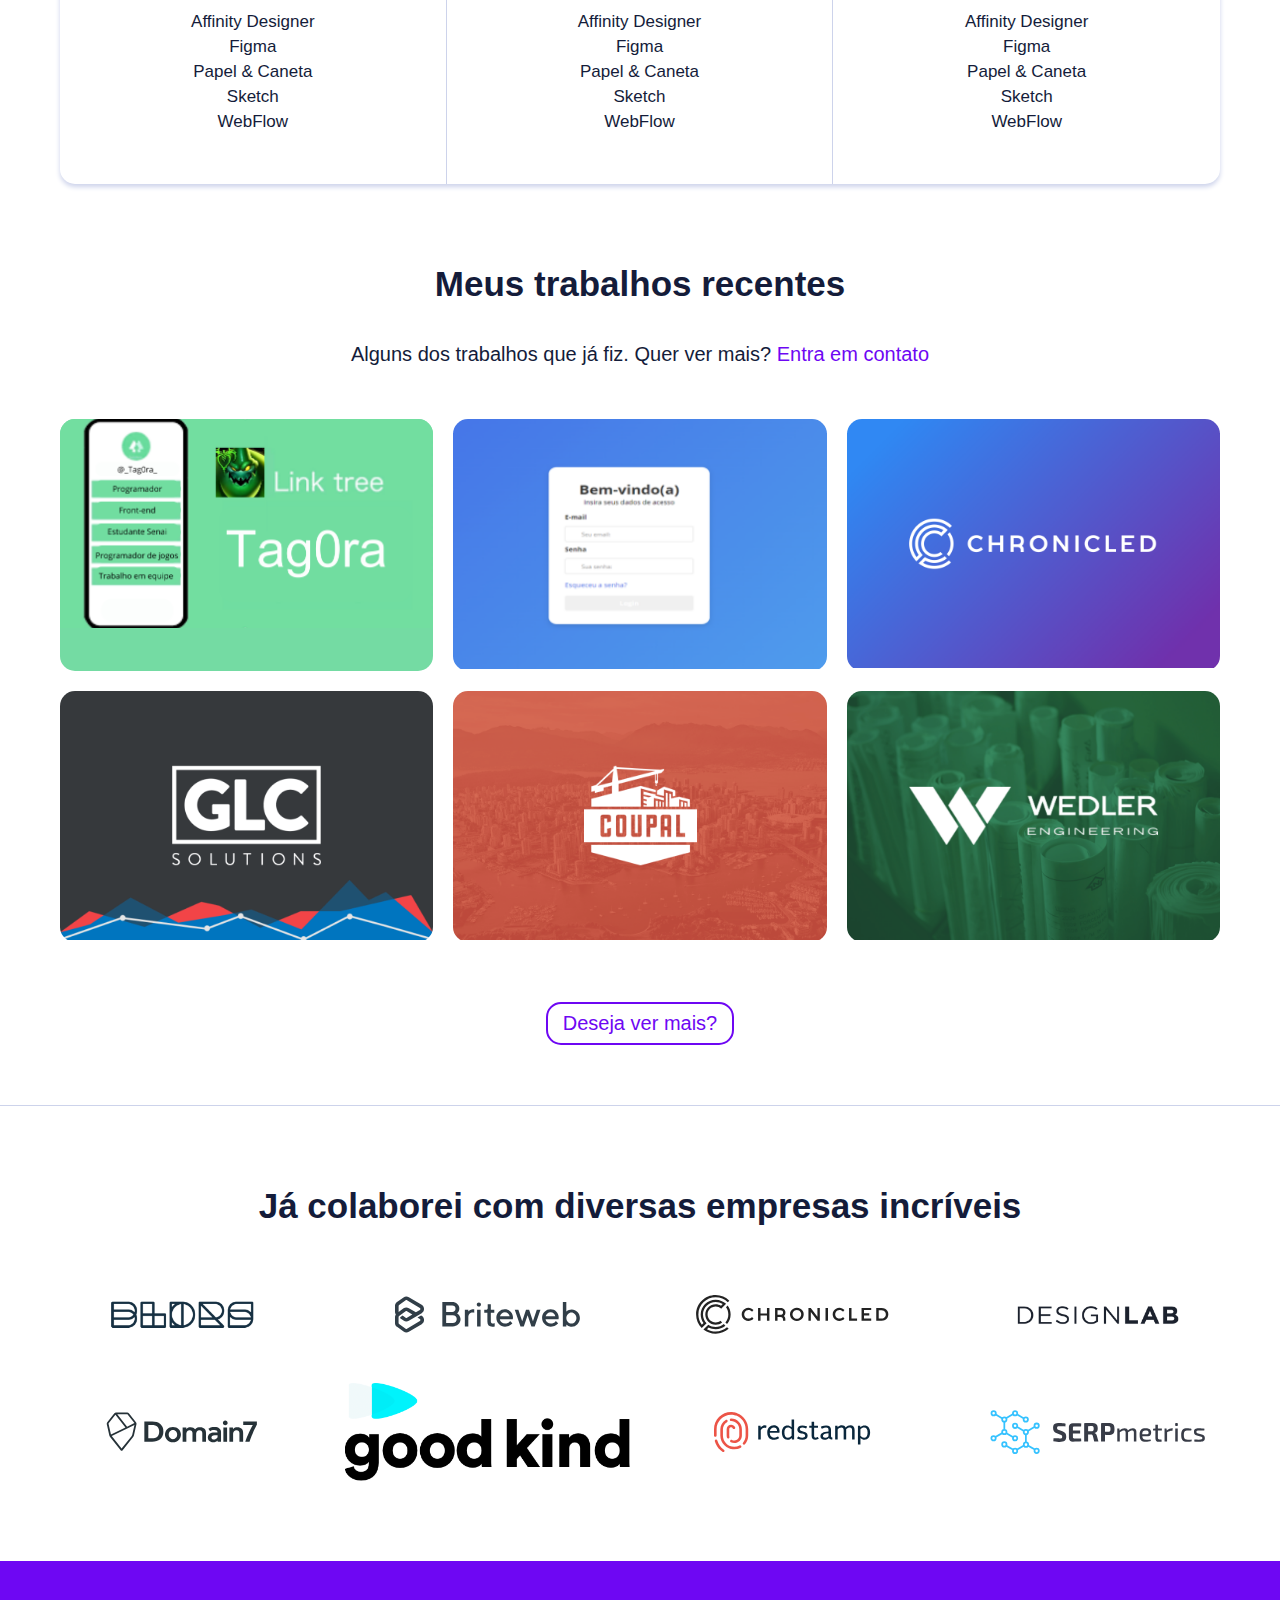
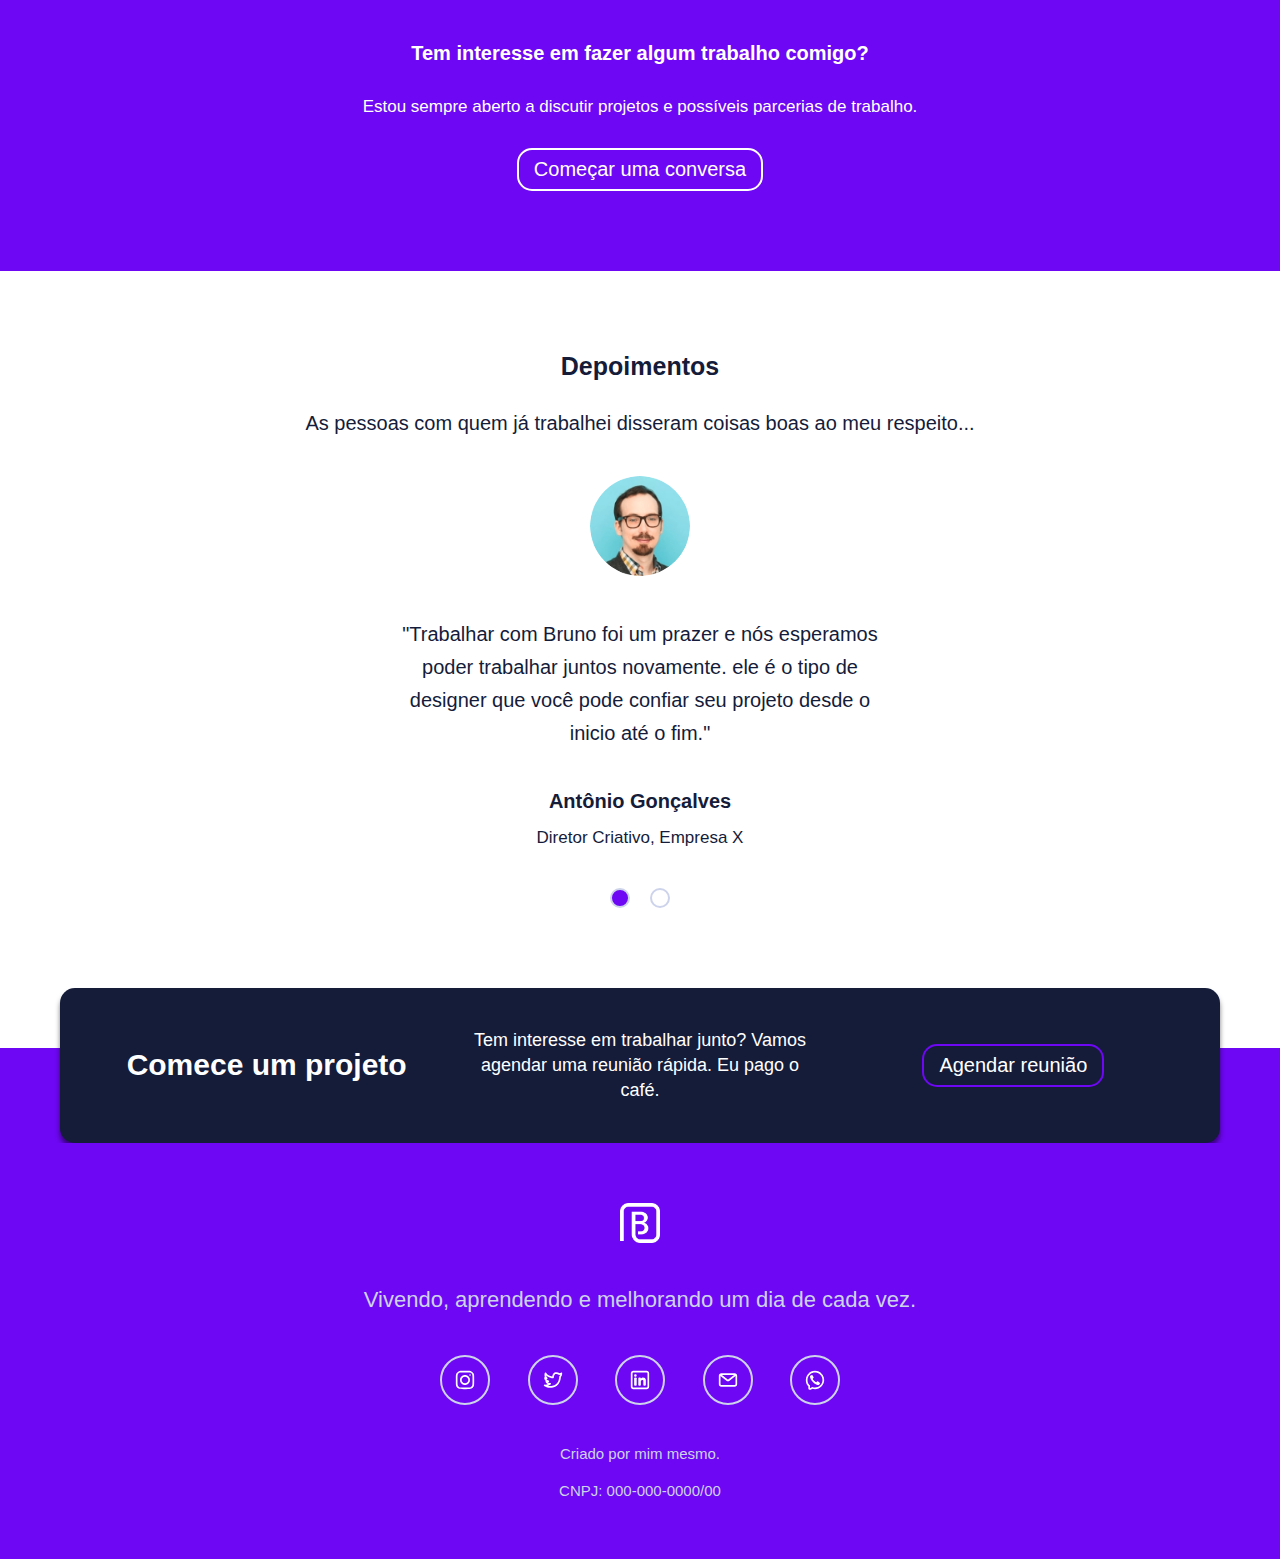
==== commit 5c3f7c76: "." ====
--- a/index.html
+++ b/index.html
@@ -5,33 +5,34 @@
     <meta name="viewport" content="width=device-width, initial-scale=1.0">
     <title>Portifólio Pessoal</title>
     <link rel="shortcut icon" 
-    href="./assets/images/avatars/icon.png" type="image/x-icon">
+    href="./assets/images/icon.png" type="image/x-icon">
     <link rel="stylesheet" href="./assets/css/base.css">
     <link rel="stylesheet" href="./assets/css/header.css">
     <link rel="shortcut icon"
     type="image/png"
-    href="./assets/images/avatars/icon.png">
+    href="assets/images/icon.png">
     <link rel="stylesheet" 
     href="assets/css/hero.css">
     <link rel="stylesheet"
     href="assets/css/intro.css">
     <link rel="stylesheet"
     href="assets/css/skills.css">
-    <link rel="stylesheet" href="./assets/css/recent-work.css">
-    <link rel="stylesheet" href="./assets/css/worked-with.css">
-    <link rel="stylesheet" href="./assets/css/collab.css">
+    <link rel="stylesheet"
+    href="assets/css/recent-work.css">
+    <link rel="stylesheet"
+    href="assets/css/worked-with.css">
+    <link rel="stylesheet"
+    href="assets/css/collab.css">
     <link rel="stylesheet" href="./assets/css/testemonials.css">
     <link rel="stylesheet" href="./assets/css/cta.css">
     <link rel="stylesheet" href="./assets/css/footer.css">
-    <link rel="stylesheet" href="./assets/css/site.css">
-    
 </head>
 <body>
     <header class="container">
         <div class="navbar">
             <div class="logo">
              <a href="">
-              <img src="./assets/images/avatars/icon.png" alt="">
+              <img src="assets/images/icon.png" alt="">
              </a>
             </div>
             <div class="menu-opener">
@@ -42,7 +43,7 @@
         </div>
         <nav>
             <a href="">Blog</a>
-            <a href="./assets/images/avatars/icon.png" 
+            <a href="" 
             class="button">Contato</a>
         </nav>
     </header>
@@ -155,145 +156,176 @@
     </section>
     <section class="recent-work container">
         <p class="title">Meus trabalhos recentes</p>
-        <p class="subtitle">Aqui estão alguns dos trabalhos que já fiz. 
-            Quer ver mais? <a href="">Entra em contato</a>.
-        </p>
+        <p class="subtitle">Alguns dos trabalhos que já
+            fiz. Quer ver mais? <a href="">Entra em
+                contato</a></p>
         <div class="grid">
-            <div class="item">
-                <div class="fundo">
-                <img class="image" src="./assets/images/clients/Tag0ra.png" alt="">
-                <div class="overlay">
-                    <p>Aqui vai alguma descrição sobre o projeto em si ou a própria empresa.</p>
-                    <a href="https://linktree-788.pages.dev/" class="button">Visite o website</a>
-                </div>
-                </div>
-            </div>
-            <div class="item">
-                <div class="login">
-                <img class="image" src="./assets/images/clients/tela_login.png" alt="" />
-                <div class="overlay">
-                    <p>Aqui vai alguma descrição sobre o projeto em si ou a própria empresa.</p>
-                    <a href="https://telalogin-2w0.pages.dev/" class="button">Visite o website</a>
-                </div>
-            </div>
-            </div>
-            <div class="item">
-                <img class="image" src="assets/images/works/chronicled.png" alt="" />
-                <div class="overlay">
-                    <p>Aqui vai alguma descrição sobre o projeto em si ou a própria empresa.</p>
-                    <a href="" class="button">Visite o website</a>
-                </div>
-            </div>
-            <div class="item">
-                <img class="image" src="assets/images/works/glcsolutions.png" alt="" />
-                <div class="overlay">
-                    <p>Aqui vai alguma descrição sobre o projeto em si ou a própria empresa.</p>
-                    <a href="" class="button">Visite o website</a>
-                </div>
-            </div>
-            <div class="item">
-                <img class="image" src="assets/images/works/coupal.png" alt="" />
-                <div class="overlay">
-                    <p>Aqui vai alguma descrição sobre o projeto em si ou a própria empresa.</p>
-                    <a href="" class="button">Visite o website</a>
-                </div>
-            </div>
-            <div class="item">
-                <img class="image" src="assets/images/works/wedlerengineering.png" alt="" />
-                <div class="overlay">
-                    <p>Aqui vai alguma descrição sobre o projeto em si ou a própria empresa.</p>
-                    <a href="" class="button">Visite o website</a>
-                </div>
-            </div>
-        </div>
-
+            <div class="item"> <!--item 1-->
+                <div class="cor">
+                <img class="image" 
+                src="assets/images/works/Tag0ra.png"/>
+                <div class="overlay">
+                    <p>Aqui vai alguma descrição sobre o 
+                        projeto em si ou a propria empresa</p>
+                    <a href="" class="button">Visite o site</a>
+                </div>
+            </div>
+            </div>
+            <div class="item">
+                <img class="image" 
+                src="assets/images/works/login.png"/>
+                <div class="overlay">
+                    <p>Aqui vai alguma descrição sobre o 
+                        projeto em si ou a propria empresa</p>
+                    <a href="" class="button">Visite o site</a>
+                </div>
+            </div>
+            <div class="item">
+                <img class="image" 
+                src="assets/images/works/chronicled.png"/>
+                <div class="overlay">
+                    <p>Aqui vai alguma descrição sobre o 
+                        projeto em si ou a propria empresa</p>
+                    <a href="" class="button">Visite o site</a>
+                </div>
+            </div>
+            <div class="item">
+                <img class="image" 
+                src="assets/images/works/glcsolutions.png"/>
+                <div class="overlay">
+                    <p>Aqui vai alguma descrição sobre o 
+                        projeto em si ou a propria empresa</p>
+                    <a href="" class="button">Visite o site</a>
+                </div>
+            </div>
+            <div class="item">
+                <img class="image" 
+                src="assets/images/works/coupal.png"/>
+                <div class="overlay">
+                    <p>Aqui vai alguma descrição sobre o 
+                        projeto em si ou a propria empresa</p>
+                    <a href="" class="button">Visite o site</a>
+                </div>
+            </div>
+            <div class="item">
+                <img class="image" 
+                src="assets/images/works/wedlerengineering.png"/>
+                <div class="overlay">
+                    <p>Aqui vai alguma descrição sobre o 
+                        projeto em si ou a propria empresa</p>
+                    <a href="" class="button">Visite o site</a>
+                </div>
+            </div>
+        </div>
         <a href="" class="button seemore">Deseja ver mais?</a>
     </section>
     <section class="worked-with">
         <div class="container">
-            <p class="title">Já colaborei com diversas empresas incríveis</p>
+            <p class="title">Já colaborei com diversas
+                empresas incríveis</p>
             <div class="grid">
-                <img src="assets/images/clients/bldrs.png" alt="">
-                <img src="assets/images/clients/briteweb.svg" alt="">
-                <img src="assets/images/clients/chronicled.svg" alt="">
-                <img src="assets/images/clients/designlab.png" alt="">
-                <img src="assets/images/clients/domain7.svg" alt="">
-                <img src="assets/images/clients/download.png" alt="">
-                <img src="assets/images/clients/redstamp.svg" alt="">
-                <img src="assets/images/clients/serpmetrics.svg" alt="">
+                <img src="assets/images/clients/bldrs.png"/>
+                <img src="assets/images/clients/briteweb.svg"/>
+                <img src="assets/images/clients/chronicled.svg"/>
+                <img src="assets/images/clients/designlab.png"/>
+                <img src="assets/images/clients/domain7.svg"/>
+                <img src="assets/images/clients/download.png"/>
+                <img src="assets/images/clients/redstamp.svg"/>
+                <img src="assets/images/clients/serpmetrics.svg"/>
             </div>
         </div>
     </section>
     <section class="collab">
-        <p class="title">Tem interesse em fazer algum trabalho comigo?</p>
-        <p class="subtitle">Estou sempre aberto a discutir projetos e possiveis parcerias de trabalho</p>
+        <p class="title">Tem interesse em fazer algum
+            trabalho comigo?</p>
+        <p class="subtitle">Estou sempre aberto a discutir
+            projetos e possíveis parcerias de trabalho.</p>
         <a href="" class="button">Começar uma conversa</a>
     </section>
     <section class="testemonials container">
         <p class="title">Depoimentos</p>
-        <p class="subtitle">As pessoas com quem ja trabalhei ja disseram coisas boas ao meu respeito...</p>
+        <p class="subtitle">As pessoas com quem já trabalhei
+            disseram coisas boas ao meu respeito...</p>
         <div class="slider">
-            <input type="radio" checked id="slider-1" name="slider">
-            <input type="radio" id="slider-2" name="slider">
+            <input checked id="slider-1" name="slider"
+            type="radio">
+            <input id="slider-2" name="slider" type="radio">
             <div class="slider-area">
                 <div class="slider-item">
-                    <img src="assets/images/avatars/pascal.png" alt="">
-                    <p class="description">
-                        "Trabalhar com Bruno foi um prazer e nós esperamos poder trabalhar juntos novamente. Ele é o tipo de designer que você pode confiar seu projeto desde o inicio até o fim."
+                    <img src="assets/images/avatars/pascal.png">
+                    <p class="description">"Trabalhar com Bruno foi
+                        um prazer e nós esperamos poder trabalhar
+                        juntos novamente. ele é o tipo de designer
+                        que você pode confiar seu projeto desde 
+                        o inicio até o fim."
                     </p>
                     <p class="name">Antônio Gonçalves</p>
-                    <p class="role">Diretor Criativo, Empresa X </p>
+                    <p class="role">Diretor Criativo, Empresa X</p>
                 </div>
                 <div class="slider-item">
-                    <img src="assets/images/avatars/alvin.png" alt="">
-                    <p class="description">"Bruno é um excelente comunicador e possui a sensibilidade e confiança para se aprofundar nos projetos e entender de fato o que deve ser feito</p>
+                    <img src="assets/images/avatars/alvin.png">
+                    <p class="description">"Bruno é um excelente
+                        comunicador e possui sensibilidade e confiança
+                         para se aprofundar nos projetos e entender
+                         de fato o que deve ser feito para sair um 
+                         resultado excepcional."
+                    </p>
                     <p class="name">Mateus Dantas</p>
-                    <p class="role">CEO, Imobiliaria ABC</p>
+                    <p class="role">CEO, Imobiliária ABC</p>
                 </div>
             </div>
                 <div class="slider-nav">
-                    <label for="slider-1" class="n1"></label>
-                    <label for="slider-2" class="n2"></label>
+                    <label class="n1" for="slider-1"></label>
+                    <label class="n2" for="slider-2"></label>
                 </div>
         </div>
     </section>
     <section class="cta">
         <div class="overlay"></div>
-        <div class="area">
-            <div class="area-side">
-                <p class="title">Comece um projeto</p>
-            </div>
-            <div class="area-side">
-                <p class="sub">Tem interesse em trabalhar junto? Vamos agendar uma reunião rapida. Eu pago o café.</p>
-            </div>
-            <div class="area-side">
-                <a href="" class="button">Agendar Reunião</a>
+        <div class="container">
+            <div class="area">
+                <div class="area-side">
+                    <p class="title">Comece um projeto</p>     
+                </div>
+                <div class="area-side">
+                    <p class="subtitle">Tem interesse em
+                        trabalhar junto? Vamos agendar uma
+                        reunião rápida. Eu pago o café.
+                    </p>
+                </div>
+                <div class="area-side">
+                    <a href="" class="button">Agendar reunião</a>
+                </div>
             </div>
         </div>
     </section>
     <footer>
         <a href="">
-            <img src="./assets/images/logo_white.png" alt="" class="logo">
+            <img src="./assets/images/logo_white.png" 
+            alt="" class="logo">
         </a>
-        <p class="title">Vivendo,aprendendo e melhorando um dia de cada vez</p>
+        <p class="title">Vivendo, aprendendo e melhorando um
+            dia de cada vez.</p>
         <div class="social">
             <a href="">
-                <img src="assets/images/social_ig.svg" alt="instagram">
-                <a href="">
-                <img src="assets/images/social_linkedin.svg" alt="linkedin">
-            </a>
-                <a href="">
-                <img src="assets/images/social_x.svg" alt="x">
-            </a>
-                <a href="">
-                <img src="assets/images/social_zap.svg" alt="whatsapp">
-            </a>
-                <a href="">
-                <img src="assets/images/video.svg" alt="instagram">
-            </a>
-                <a href="">
-                <img src="assets/images/social_email.svg" alt="E-mail">
-            </a>
+                <img src="./assets/images/social_ig.svg"
+                alt="Instagram">
+            </a>
+            <a href="">
+                <img src="./assets/images/social_x.svg"
+                alt="X">
+            </a>
+            <a href="">
+                <img src="./assets/images/social_linkedin.svg"
+                alt="LinkedIn">
+            </a>
+            <a href="">
+                <img src="./assets/images/social_email.svg"
+                alt="E-mail">
+            </a>
+            <a href="">
+                <img src="./assets/images/social_zap.svg"
+                alt="WhatsApp">
             </a>
         </div>
         <p class="copyright">Criado por mim mesmo.</p>
--- a/assets/css/base.css
+++ b/assets/css/base.css
@@ -0,0 +1,36 @@
+:root{
+    --background:#ffffff;
+    --foreground:#6e07f3;
+    --primary:#141c3a;
+    --primary-light:#cdd3eb;
+    --primary-foreground:#ffffff;
+    --secondary:#5be8b9;
+    --secondary-foreground:#141c3a;
+}
+*{
+    margin: 0;
+    padding: 0;
+    box-sizing: border-box;
+    list-style: none;
+}
+html{
+    font-family: Arial, Helvetica, sans-serif;
+    font-size: 62.5%;
+}
+.container{
+    width:100%;
+    max-width:1200px;
+    margin: auto;
+}
+.button{
+    display: inline-block;
+    border: 0.2rem solid var(--foreground);
+    color:var(--foreground);
+    border-radius: 1.5rem;
+    padding: 0.8rem 1.5rem;
+    transition: all ease .2s;
+}
+.button:hover{
+    background-color: var(--foreground);
+    color:var(--primary-foreground);
+}
--- a/assets/css/header.css
+++ b/assets/css/header.css
@@ -6,19 +6,19 @@
 .navbar{
     flex:1;
     width:100%;
-    padding: 2rem;
-    display: flex;
-    justify-content: space-between;
+    padding:2rem;
+    display:flex;
+    justify-content:space-between;
 }
 .logo img{
     width:3.2rem;
-    height: 3.2rem;
+    height:3.2rem;
 }
 .menu-opener{
     display: flex;
-    flex-direction: column;
+    flex-direction:column;
     justify-content: center;
-    gap: 0.5rem;
+    gap:0.5rem;
     width:3.2rem;
     height:3.2rem;
     cursor:pointer;
@@ -33,7 +33,7 @@
     display: none;
     flex-direction: column;
     align-items: center;
-    gap: 2rem;
+    gap:2rem;
     padding: 2rem;
 }
 header nav a{
@@ -55,4 +55,4 @@
         display: flex;
         flex-direction: row;
     }
-}+}
--- a/assets/css/hero.css
+++ b/assets/css/hero.css
@@ -2,7 +2,6 @@
     text-align: center;
     padding: 3rem 1rem 0 1rem;
 }
-
 .hero h1{
     font-weight: bold;
     font-size: 2.5rem;
@@ -22,20 +21,25 @@
 }
 .hero-device{
     display: block;
-    max-width: min(100%, 80rem);
+    width: 100%;
+    max-width: 80rem;
     height: auto;
     margin: auto;
 }
-@media (width >600px){
+@media (width>600px){
     .hero h1{
         font-size: 4rem;
     }
-
     .hero h2{
         font-size: 2rem;
     }
-    
     .hero-avatar{
         width: 20rem;
     }
-}+}
+
+
+
+
+
+
--- a/assets/css/intro.css
+++ b/assets/css/intro.css
@@ -18,7 +18,7 @@
     font-size: 1.8rem;
     line-height: 3rem;
 }
-@media (width > 600px){
+@media(width>600px){
     .intro .title{
         font-size: 3rem;
     }
--- a/assets/css/skills.css
+++ b/assets/css/skills.css
@@ -3,7 +3,7 @@
     height: 10rem;
 }
 .skills .container{
-    margin-top: -5rem;
+    margin-top: -10rem;
 }
 .skills .grid{
     background-color: var(--background);
@@ -13,11 +13,11 @@
     grid-template-columns: 1fr;
     box-shadow: 0 3px 5px var(--primary-light);
 }
-.skill .skills{
+.skills .skill{
     text-align: center;
     border-right: 0;
     border-bottom: 1px solid var(--primary-light);
-    color: var(--primary);
+    color:var(--primary);
     padding: 5rem 2rem;
 }
 .skills .skill:last-child{
@@ -25,8 +25,8 @@
     border-bottom: 0;
 }
 .skill-icon{
+    width: 7rem;
     height: 7rem;
-    width: 7rem;
     display: flex;
     justify-content: center;
     align-items: center;
@@ -48,17 +48,17 @@
     font-size: 1.7rem;
     line-height: 2.5rem;
 }
-.skill-txt{
-    font-size: 1.5rem;
-    line-height: 2.5rem;
-}
 .skill-sub{
     margin-top: 5rem;
     margin-bottom: 1rem;
     font-size: 1.7rem;
-    color: var(--foreground);
+    color:var(--foreground);
 }
-@media (width >600px){
+.skill-txt{
+    font-size: 1.7rem;
+    line-height: 2.5rem;
+}
+@media(width>600px){
     .skills .grid{
         grid-template-columns: repeat(3, 1fr);
     }
@@ -66,4 +66,4 @@
         border-bottom: 0;
         border-right: 1px solid var(--primary-light);
     }
-}+}
--- a/assets/css/recent-work.css
+++ b/assets/css/recent-work.css
@@ -0,0 +1,93 @@
+.recent-work{
+    text-align: center;
+    color:var(--primary);
+    padding: 0 2rem;
+}
+.recent-work .title{
+    font-weight: bold;
+    font-size: 2.5rem;
+    margin-top: 8rem;
+    margin-bottom: 3.5rem;
+}
+.recent-work .subtitle{
+    font-size: 2rem;
+    line-height: 3rem;
+}
+.recent-work .subtitle a{
+    color: var(--foreground);
+    text-decoration: none;
+}
+.recent-work .subtitle a:hover{
+    text-decoration: underline;
+}
+.recent-work .grid{
+    margin-top: 5rem;
+    display: grid;
+    grid-template-columns: 1fr;
+    gap: 2rem;
+}
+.recent-work .item{
+    position: relative;
+    overflow: hidden;
+    border-radius: 1.5rem;
+}
+.recent-work .item .image{
+    width: 100%;
+    height: auto;
+    transition: all ease .5s;
+}
+.recent-work .item .overlay{
+    display: flex;
+    flex-direction: column;
+    justify-content: center;
+    align-items: center;
+    position: absolute;
+    inset: 0 0 0 0;
+    background-color: var(--primary);
+    color: var(--primary-foreground);
+    padding: 2rem;
+    font-size: 1.9rem;
+    line-height: 2.5rem;
+    transition: all ease .5s;
+    opacity: 0;
+}
+.recent-work .item .overlay .button{
+    margin-top: 2rem;
+    color: var(--primary-foreground);
+    text-decoration: none;
+}
+.recent-work .item:hover .image{
+    transform: scale(1.2);
+}
+.recent-work .item:hover .overlay{
+    opacity: 1;
+}
+.recent-work .seemore{
+    margin: 6rem 0;
+    font-size: 2rem;
+    text-decoration: none;
+}
+.cor{
+    background:  #74dba3;
+    width: 100%;
+    height: 100%;
+}
+@media(width>600px){
+    .recent-work .title{
+        font-size: 3.5rem;
+    }
+    .recent-work .grid{
+        grid-template-columns: repeat(2, 1fr);
+    }
+}
+/*Fazer para maior que 900px de largura. 
+com 3 colunas e 1 fração*/
+@media(width>900px){
+    .recent-work .grid{
+        grid-template-columns: repeat(3, 1fr);
+    }
+}
+
+
+
+
--- a/assets/css/worked-with.css
+++ b/assets/css/worked-with.css
@@ -0,0 +1,34 @@
+.worked-with{
+    border-top: 0.1rem solid var(--primary-light);
+    padding:8rem 2rem;
+    text-align: center;
+    color: var(--primary);
+}
+.worked-with .title{
+    font-weight: bold;
+    font-size: 2rem;
+    line-height: 2.5rem;
+}
+.worked-with .grid{
+    margin-top: 4rem;
+    display: grid;
+    grid-template-columns: repeat(2, 1fr);
+    gap: 2rem;
+}
+.worked-with .grid img{
+    width: 100%;
+}
+@media(width>600px){
+    .worked-with .title{
+        font-size: 3.5rem;
+        line-height: 4rem;
+    }
+    .worked-with .grid{
+        grid-template-columns: repeat(3, 1fr);
+    }
+}
+@media(width>900px){
+    .worked-with .grid{
+        grid-template-columns: repeat(4, 1fr);
+    }
+}--- a/assets/css/collab.css
+++ b/assets/css/collab.css
@@ -0,0 +1,37 @@
+.collab{
+    background-color: var(--foreground);
+    color: var(--primary-foreground);
+    padding: 8rem 2rem;
+    text-align: center;
+}
+.collab .title{
+    font-weight: bold;
+    font-size: 2rem;
+    line-height: 2.5rem;
+    margin-bottom: 3rem;
+}
+.collab .subtitle{
+    font-size: 1.7rem;
+    line-height: 2.2rem;
+    margin-bottom: 3rem;
+}
+.collab .button{
+    border-color:var(--background);
+    color:var(--background);
+    font-size: 2rem;
+    text-decoration: none;
+}
+.collab .button:hover{
+    background-color: var(--background);
+    color:var(--foreground);
+}
+@media(width>600){
+    .collab .title{
+        font-size:3rem;
+        line-height: 3.5rem;
+    }
+    .collab .subtitle{
+        font-size: 2rem;
+        line-height: 2.5rem;
+    }
+}--- a/assets/css/testemonials.css
+++ b/assets/css/testemonials.css
@@ -0,0 +1,79 @@
+.testemonials{
+    padding: 8rem 2rem;
+    text-align: center;
+    color: var(--primary);
+}
+.testemonials .title{
+    font-weight: bold;
+    font-size: 2.5rem;
+    line-height: 3rem;
+    margin-bottom: 3rem;
+}
+.testemonials .subtitle{
+    font-size: 2rem;
+    line-height: 2.5rem;
+    margin-bottom: 4rem;
+}
+.testemonials .slider{
+    max-width: 50rem;
+    overflow-x: hidden;
+    margin: auto;
+}
+.testemonials .slider input{
+    display: none;
+}
+.testemonials .slider-area{
+    width: 200%;
+    display: flex;
+    transition: all ease .5s;
+}
+.testemonials .slider-item{
+    width: 100%;
+}
+.testemonials .slider-item img{
+    width: 10rem;
+    height: 10rem;
+    border-radius: 50%;
+    overflow: hidden;
+    margin-bottom: 4rem;
+}
+.testemonials .slider-item .description{
+    font-size: 2rem;
+    line-height: 3.3rem;
+    margin-bottom: 4rem;
+}
+.testemonials .slider-item .name{
+    font-weight: bold;
+    font-size: 2rem;
+    margin-bottom: 1.5rem;
+}
+.testemonials .slider-item .role{
+    font-size: 1.7rem;
+}
+.testemonials .slider-nav{
+    display: flex;
+    justify-content: center;
+    gap:2rem;
+    margin-top: 4rem;
+}
+.testemonials .slider-nav label{
+    display: block;
+    width: 2rem;
+    height: 2rem;
+    border-radius: 50%;
+    cursor: pointer;
+    border: 0.2rem solid var(--primary-light);
+    transition: all ease .5s;
+}
+#slider-1:checked~.slider-area{
+    margin-left: 0%;
+}
+#slider-2:checked~.slider-area{
+    margin-left: -100%;
+}
+#slider-1:checked~.slider-nav .n1{
+    background-color: var(--foreground);
+}
+#slider-2:checked~.slider-nav .n2{
+    background-color: var(--foreground);
+}--- a/assets/css/cta.css
+++ b/assets/css/cta.css
@@ -0,0 +1,44 @@
+.cta{
+    background-color: var(--foreground);
+}
+.cta .overlay{
+    background-color: var(--background);
+    height: 6rem;
+}
+.cta .container{
+    margin-top: -6rem;
+}
+.cta .area{
+    margin: 0 2rem;
+    padding: 4rem;
+    background-color: var(--primary);
+    color:var(--primary-foreground);
+    border-radius: 1.5rem;
+    text-align: center;
+    display: flex;
+    flex-direction: column;
+    gap: 4rem;
+    align-items: center;
+    box-shadow: 0 5px 5px rgba(0, 0, 0, 0.5);
+}
+.cta .area-side{
+    flex: 1;
+}
+.cta .title{
+    font-weight: bold;
+    font-size: 3rem;
+}
+.cta .subtitle{
+    font-size: 1.8rem;
+    line-height: 2.5rem;
+}
+.cta .button{
+    font-size: 2rem;
+    color: var(--background);
+    text-decoration: none;
+}
+@media(width>900px){
+    .cta .area{
+        flex-direction: row;
+    }
+}--- a/assets/css/footer.css
+++ b/assets/css/footer.css
@@ -0,0 +1,46 @@
+footer{
+    background-color: var(--foreground);
+    color: var(--primary-light);
+    padding: 6rem 2rem;
+    text-align: center;
+}
+footer .logo{
+    width: 4rem;
+    height: auto;
+    margin-bottom: 4rem;
+}
+footer .title{
+    font-size: 2.2rem;
+    line-height: 3rem;
+    margin-bottom: 4rem;
+}
+footer .social{
+    display: flex;
+    justify-content: space-between;
+    max-width: 40rem;
+    margin: auto;
+    margin-bottom: 4rem;
+}
+footer .social a{
+    display:flex;
+    justify-content: center;
+    align-items: center;
+    width: 5rem;
+    height: 5rem;
+    border-radius: 50%;
+    border:0.2rem solid var(--primary-light);
+}
+footer .social a img{
+    width: 2rem;
+    height: 2rem;
+}
+footer .social a:hover{
+    opacity: .8;
+}
+footer .copyright{
+    font-size: 1.5rem;
+    margin-bottom: 2rem;
+}
+footer .legal{
+    font-size: 1.5rem;
+}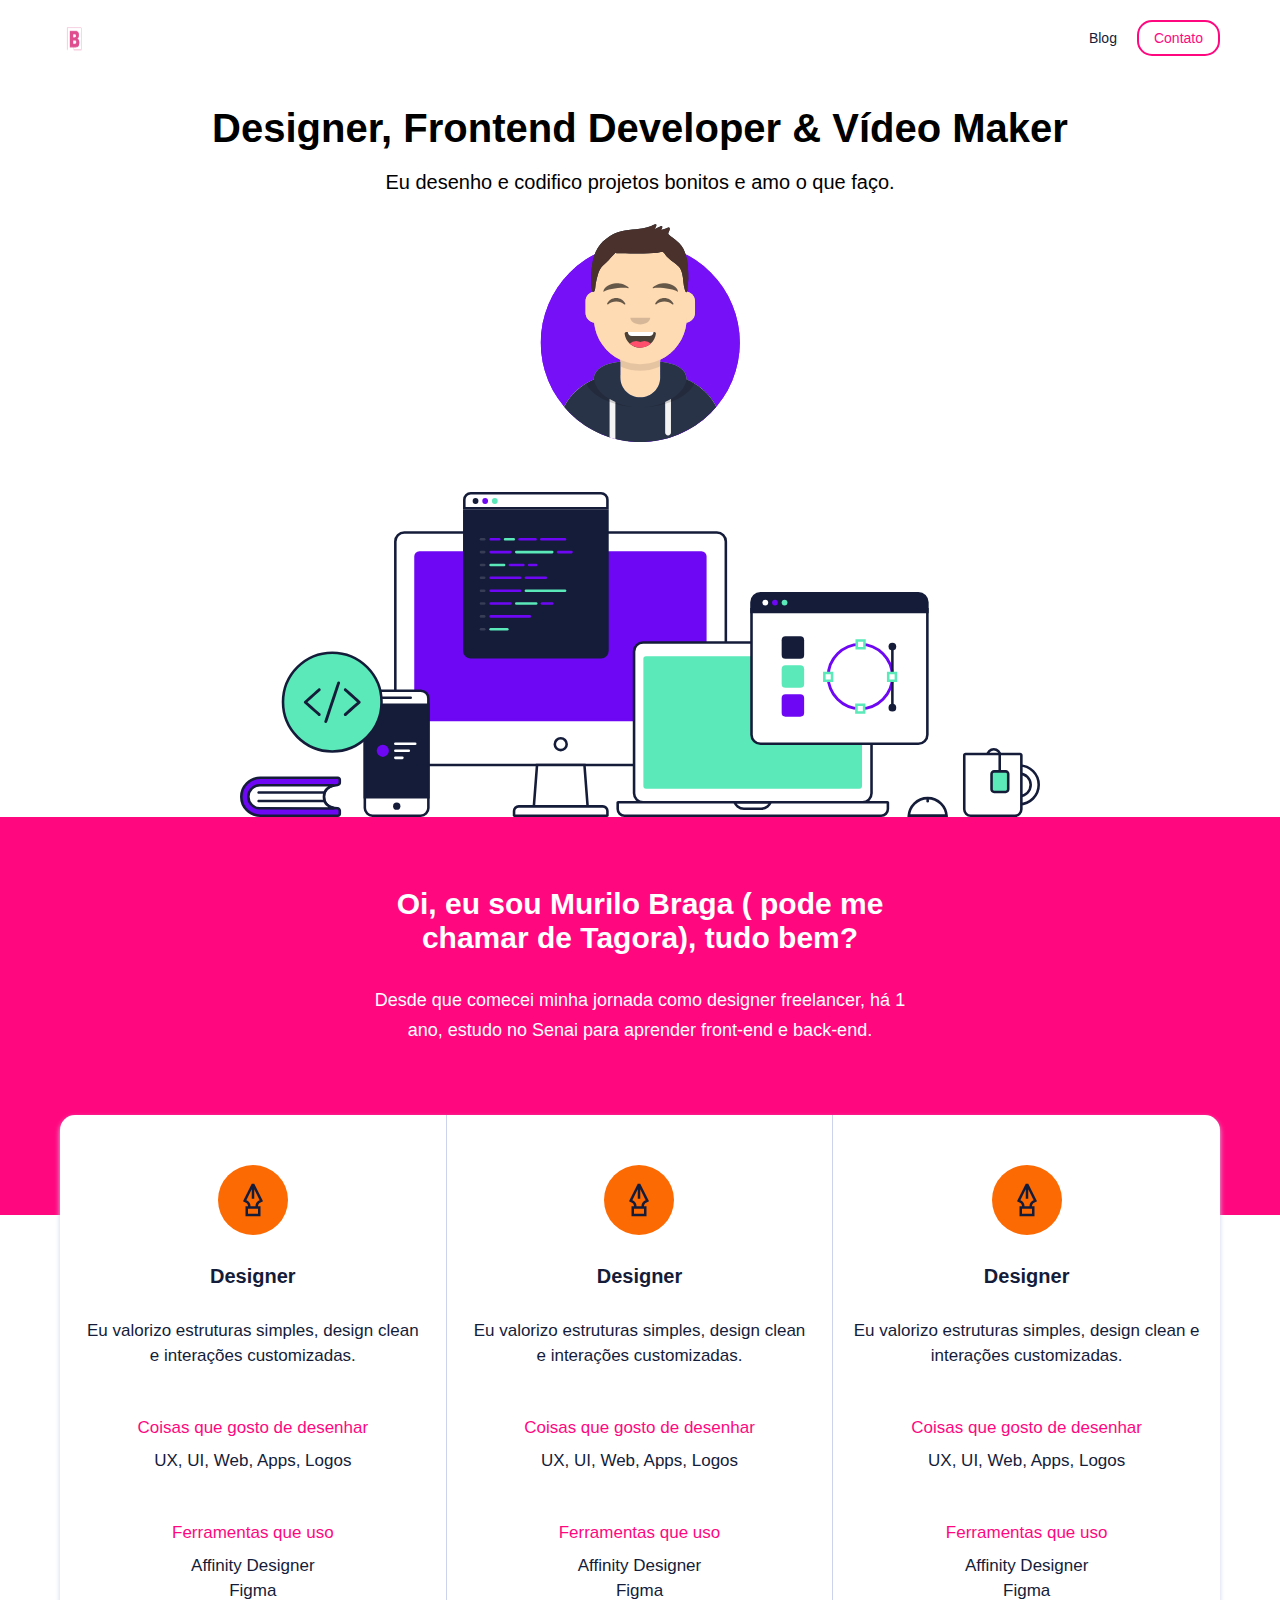
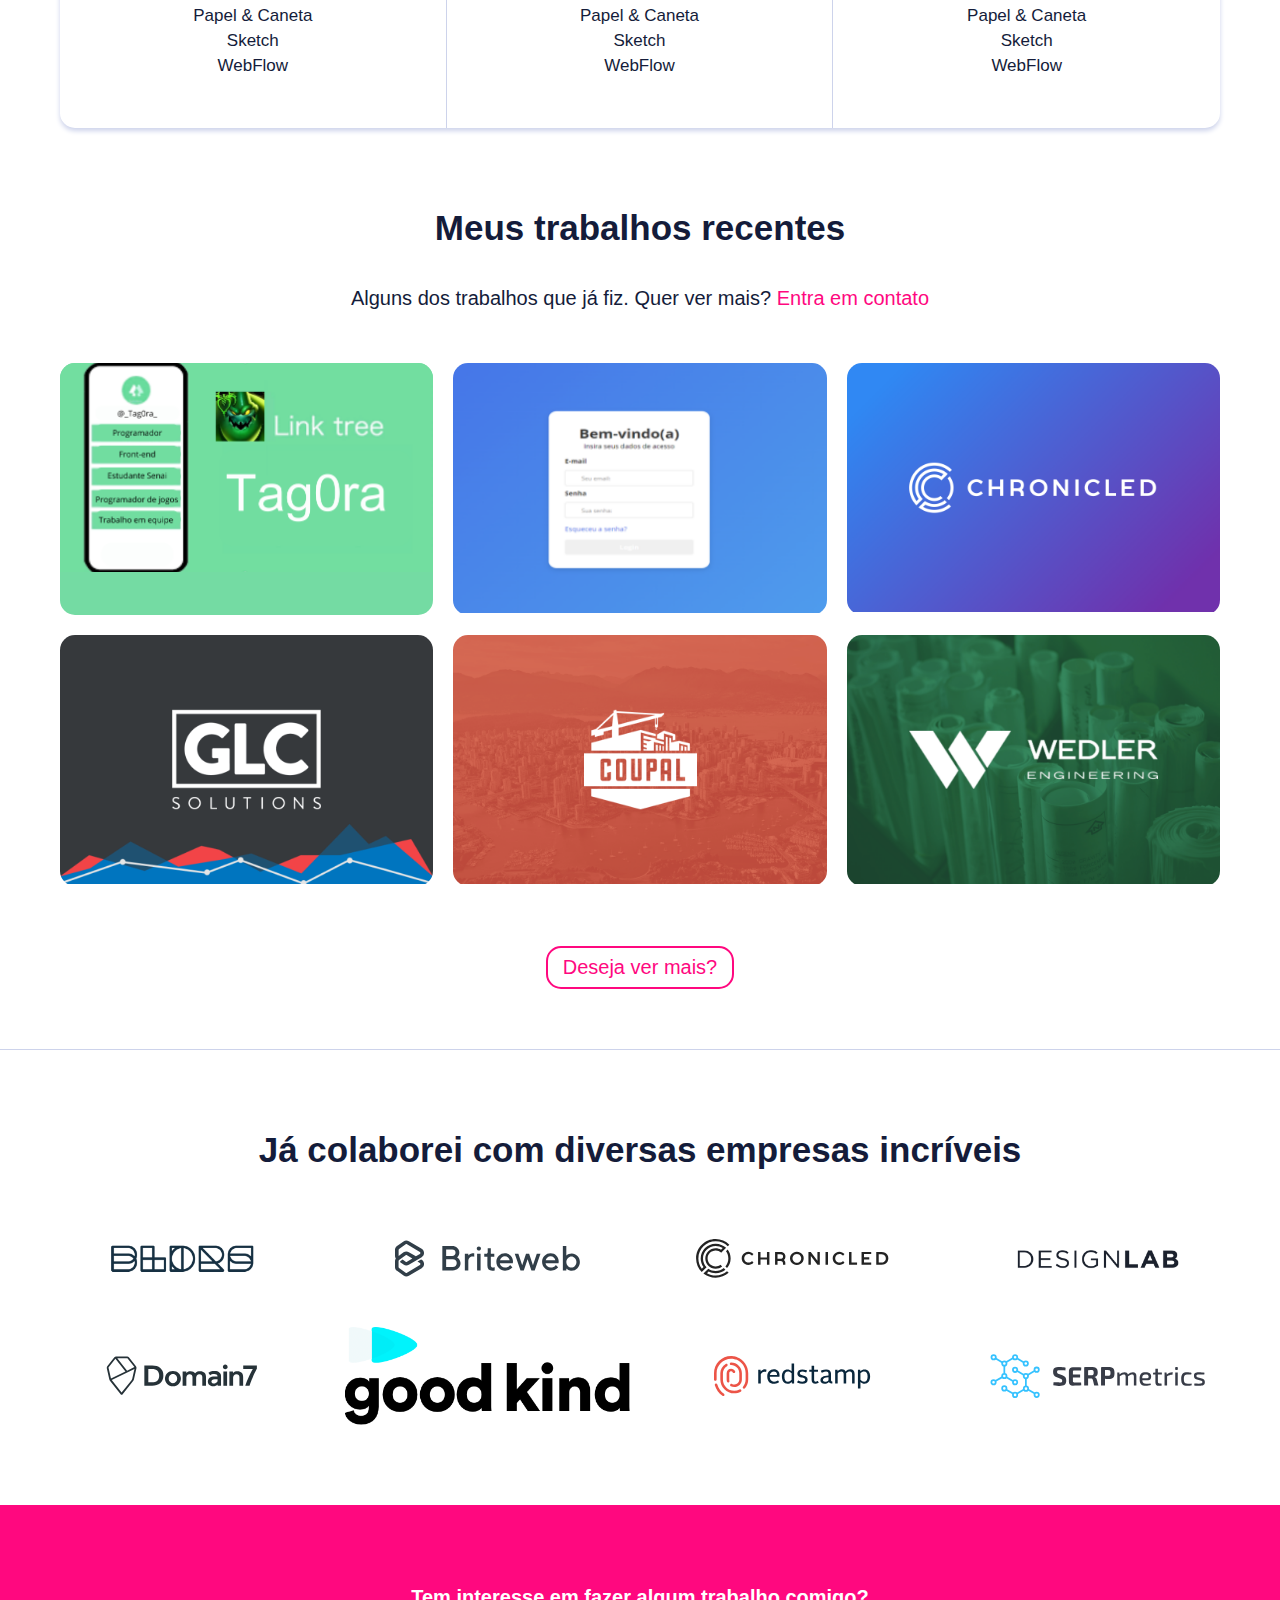
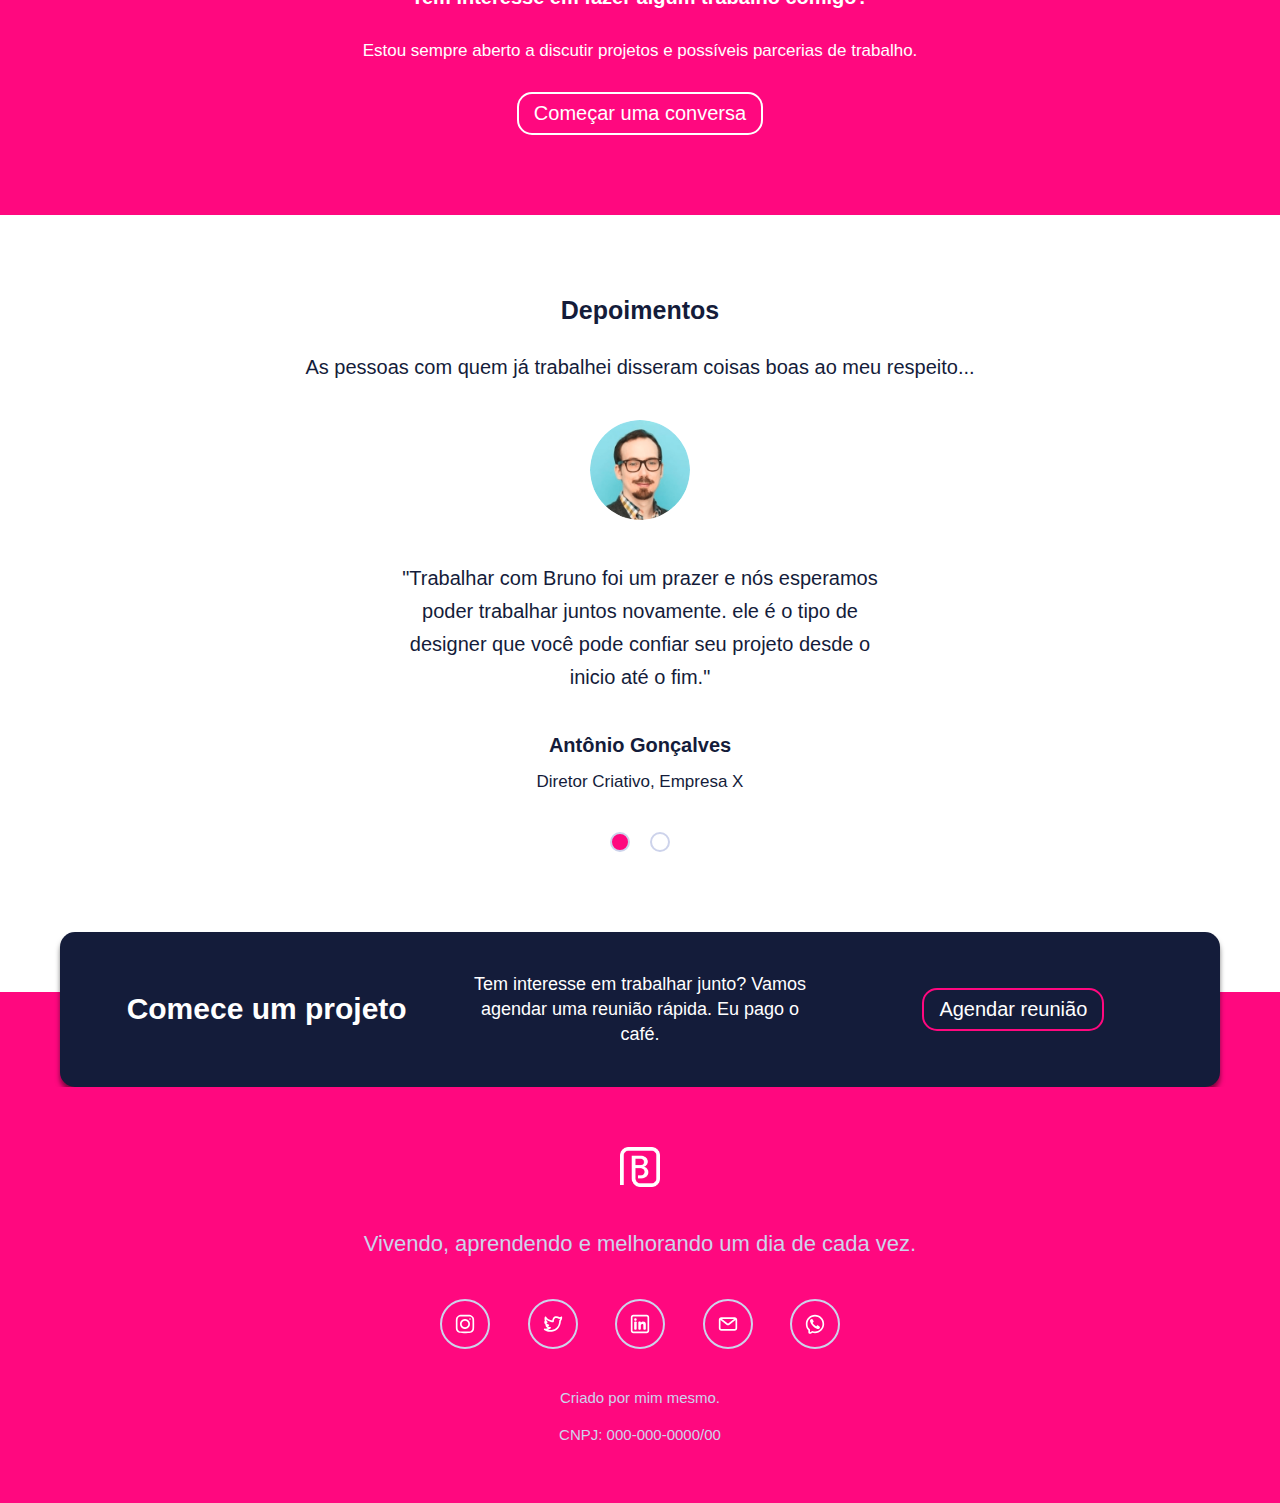
==== commit 94b26ecd: ".." ====
--- a/index.html
+++ b/index.html
@@ -65,9 +65,9 @@
     <section class="intro">
         <div class="container">
             <div class="box">
-                <p class="title">Oi, eu sou Bruno da Silva, tudo bem?
+                <p class="title">Oi, eu sou Murilo Braga ( pode me chamar de Tagora), tudo bem?
                 </p>
-                <p class="subtitle">Desde que comecei minha jornada como designer freelancer, há 12 anos, fiz trabalhos remotos para agências, ajudei startups e colaborei com pessoas talentosas para criar produtos digitais para ambos uso empresarial e do consumidor. Sou bastante confiante, naturalmente curioso e trabalho para melhorar minhas habilidades constantemente.
+                <p class="subtitle">Desde que comecei minha jornada como designer freelancer, há 1 ano, estudo no Senai para aprender front-end e back-end.
                 </p>
             </div>
         </div>
--- a/assets/css/base.css
+++ b/assets/css/base.css
@@ -1,10 +1,10 @@
 :root{
     --background:#ffffff;
-    --foreground:#6e07f3;
+    --foreground:#ff087f;
     --primary:#141c3a;
     --primary-light:#cdd3eb;
     --primary-foreground:#ffffff;
-    --secondary:#5be8b9;
+    --secondary:#fc6a03;
     --secondary-foreground:#141c3a;
 }
 *{
